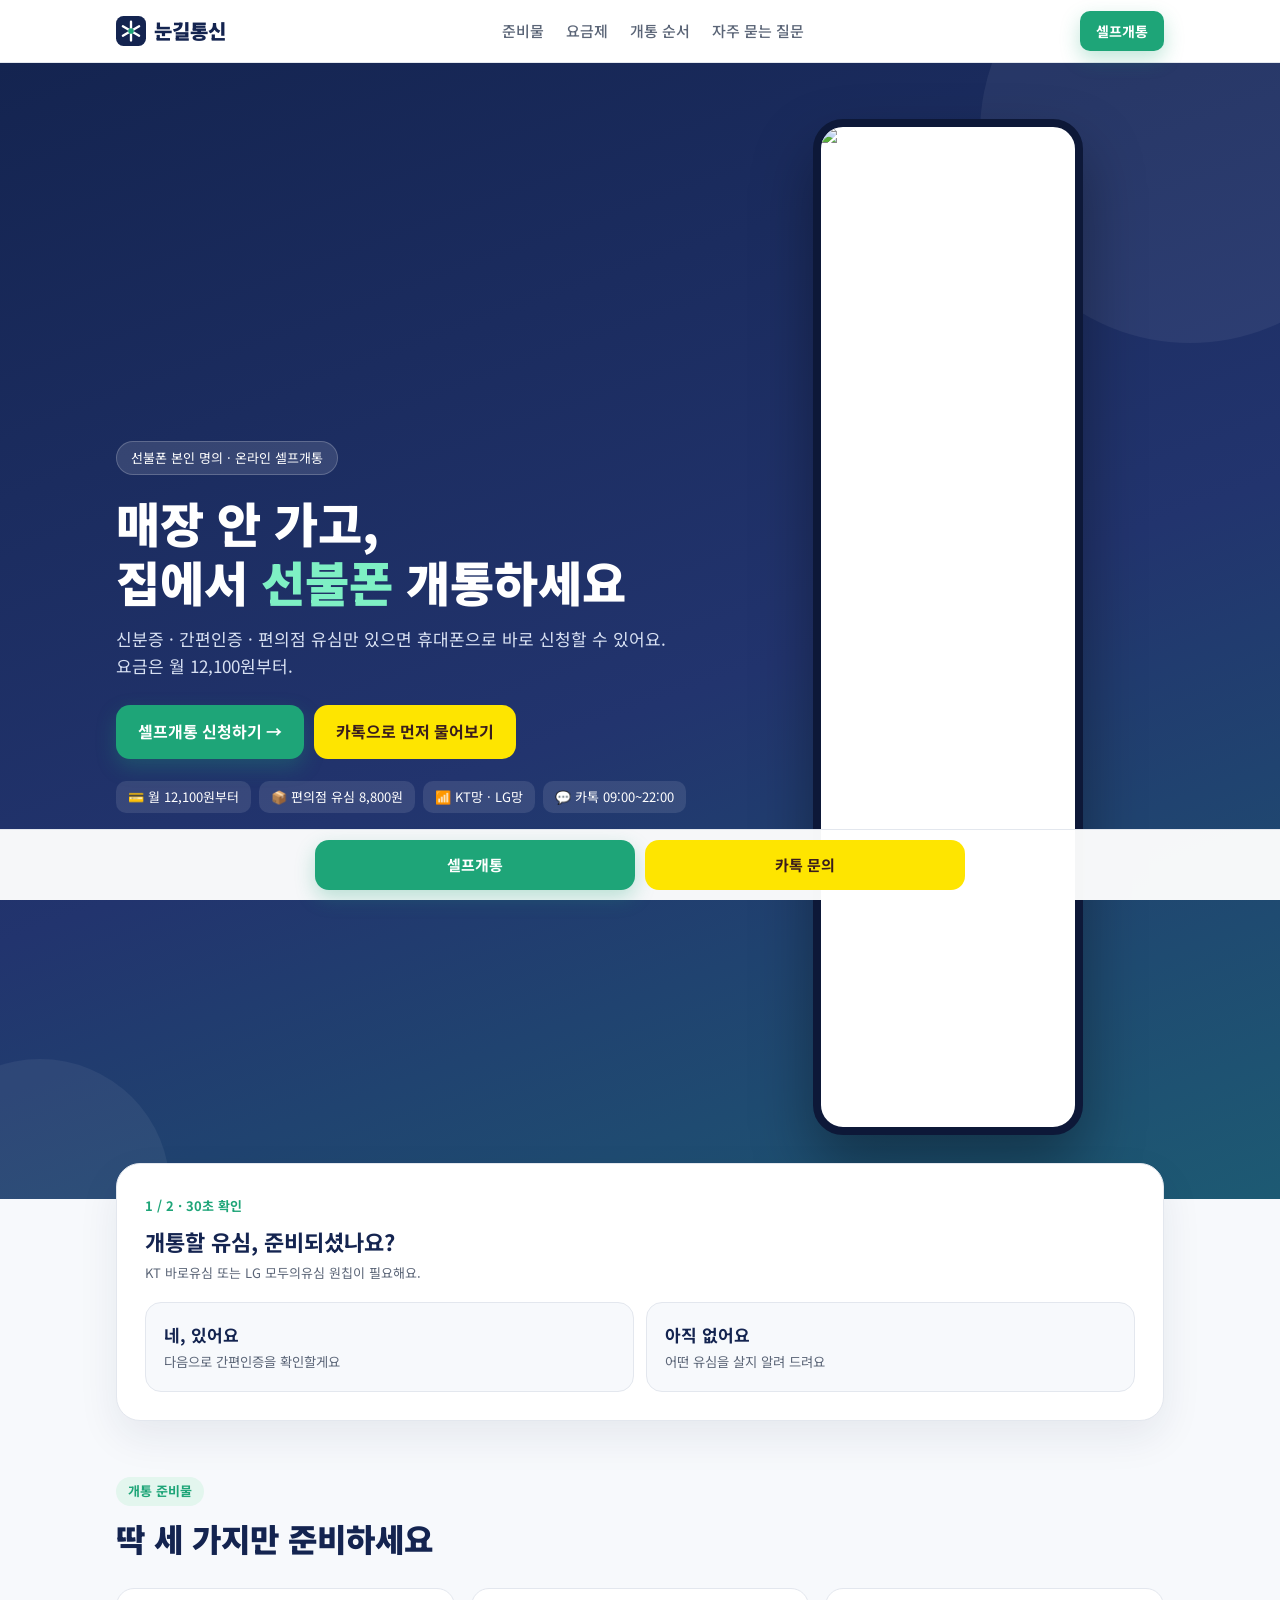
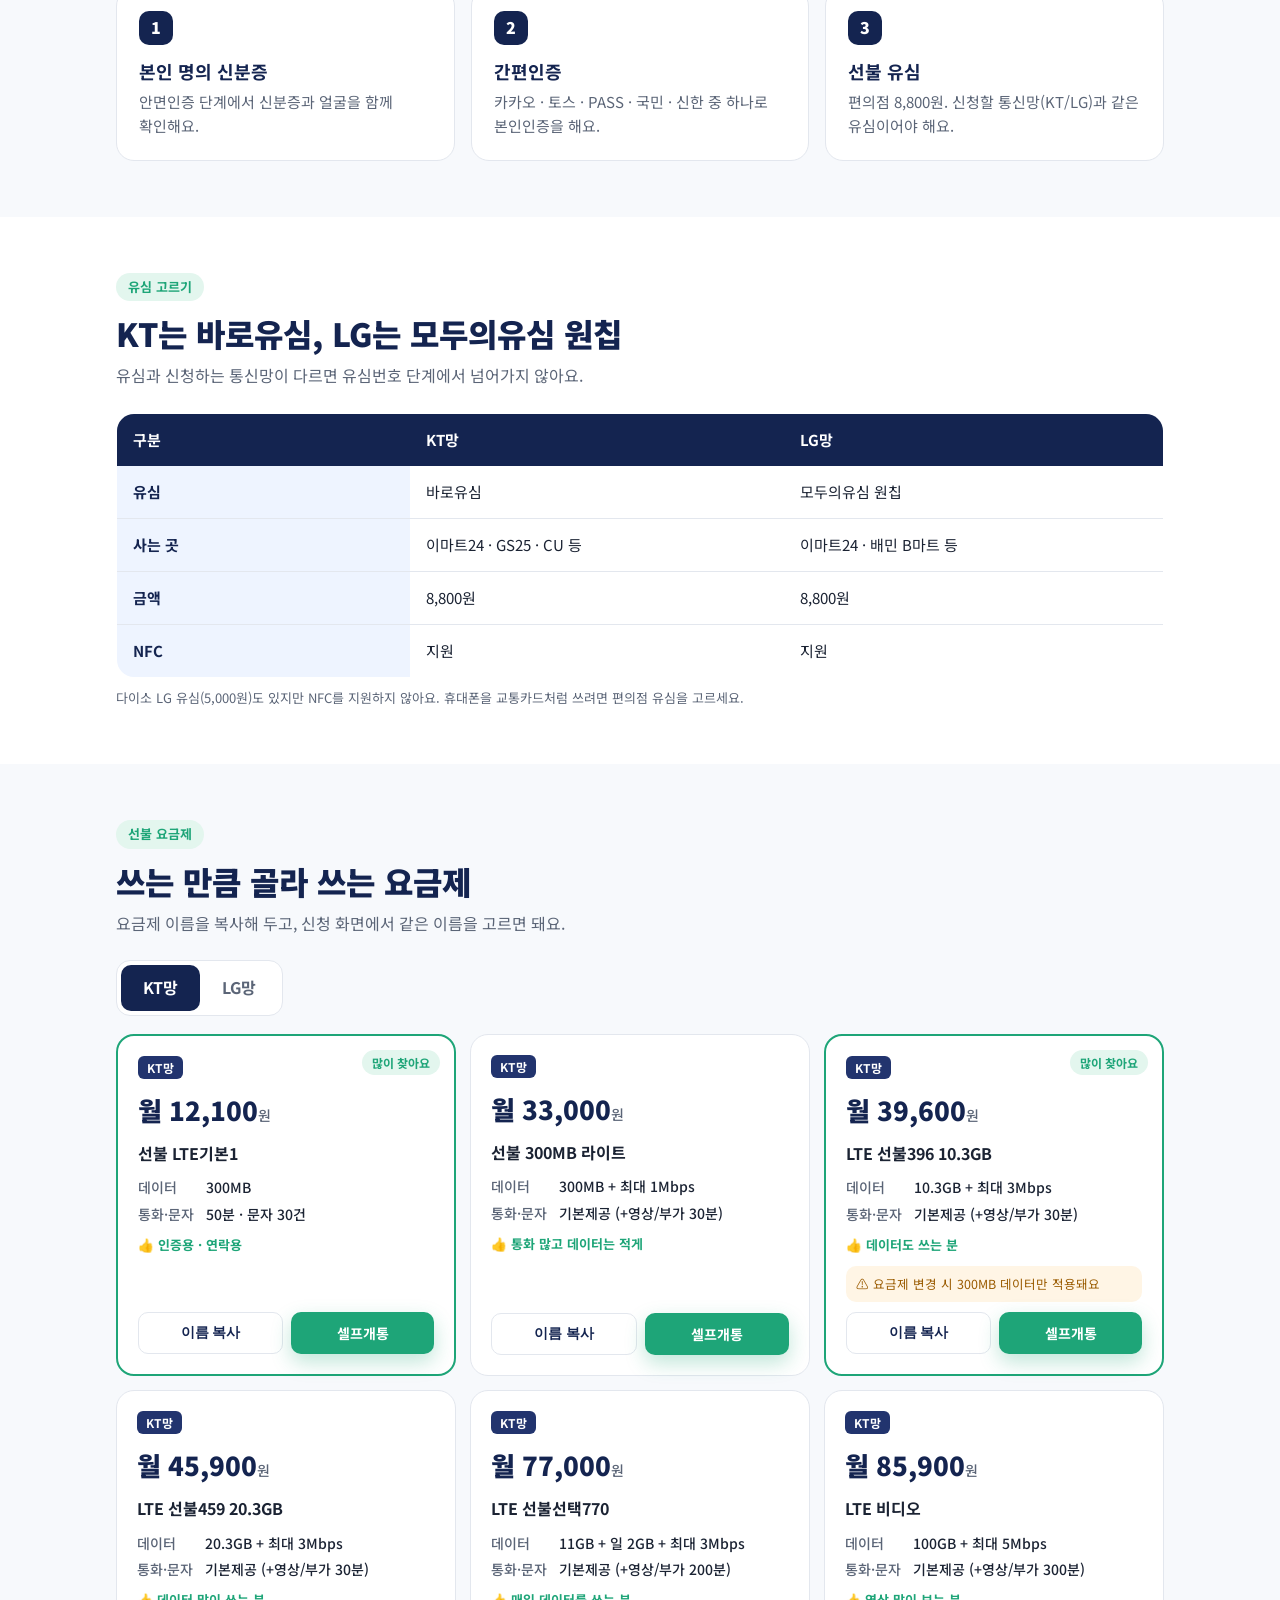
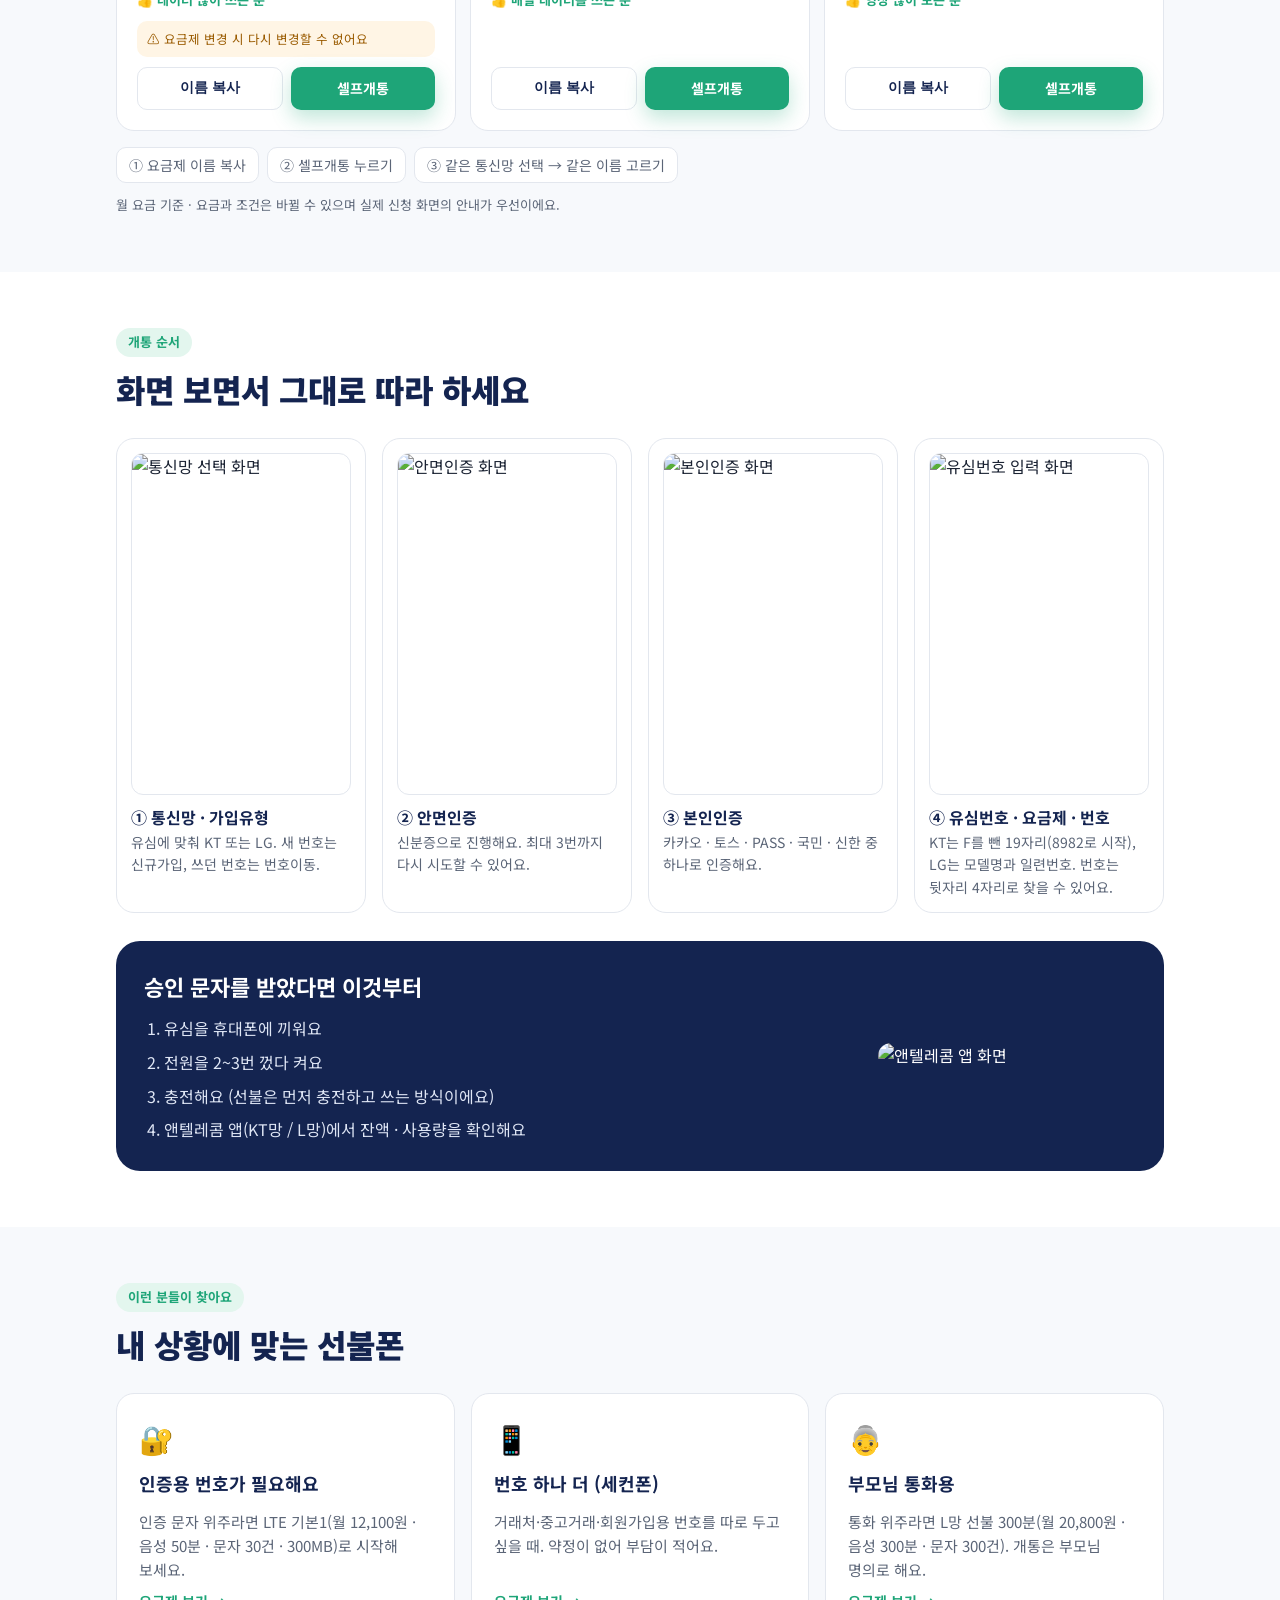
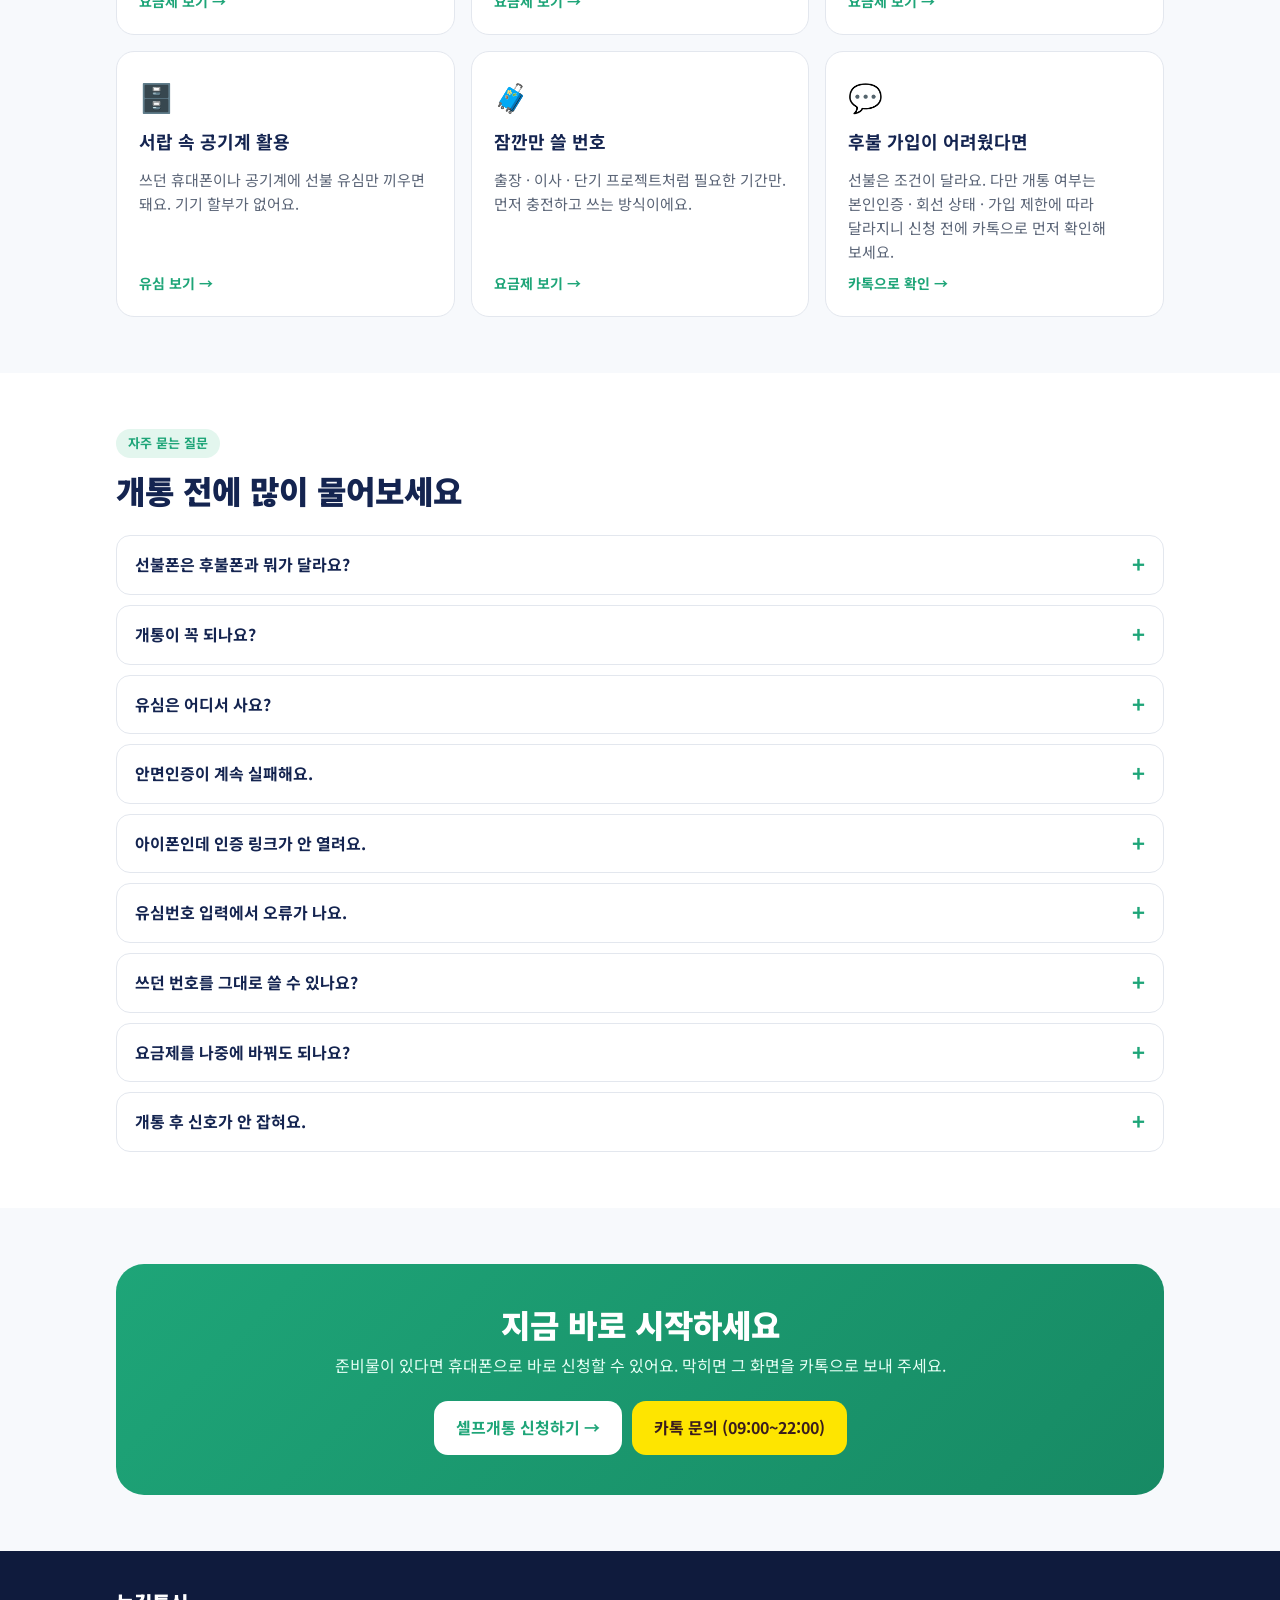
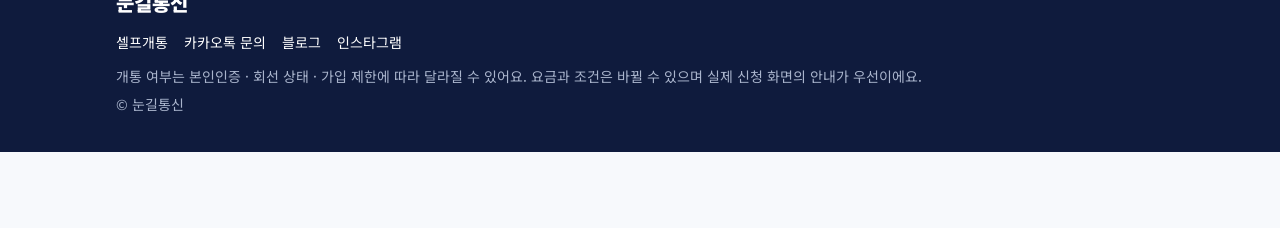
==== index.html @ 341accaf "Add files via upload" ====
<!doctype html>
<html lang="ko">
<head>
<meta charset="utf-8">
<meta name="viewport" content="width=device-width, initial-scale=1">
<title>눈길통신 | 선불폰 비대면 셀프개통 · 월 12,100원부터</title>
<meta name="description" content="선불폰 본인 명의 비대면 셀프개통 안내. 편의점 유심 8,800원, 월 12,100원부터. KT·LG 선불 요금제 비교, 개통 순서, 자주 묻는 질문을 한곳에서 확인하세요.">
<meta property="og:title" content="눈길통신 | 선불폰 비대면 셀프개통">
<meta property="og:description" content="유심·간편인증·신분증만 있으면 매장 방문 없이 온라인으로. 월 12,100원부터.">
<meta property="og:type" content="website">
<meta property="og:image" content="https://xn--wk0b85ew1t64n.com/img/og.png">
<meta property="og:url" content="https://xn--wk0b85ew1t64n.com/">
<link rel="canonical" href="https://xn--wk0b85ew1t64n.com/">
<link rel="icon" href="data:image/svg+xml,%3Csvg xmlns='http://www.w3.org/2000/svg' viewBox='0 0 64 64'%3E%3Crect width='64' height='64' rx='16' fill='%23142450'/%3E%3Cpath d='M32 12v40M14.7 22l34.6 20M14.7 42l34.6-20' stroke='%23fff' stroke-width='5' stroke-linecap='round'/%3E%3C/svg%3E">
<link rel="preconnect" href="https://fonts.googleapis.com">
<link href="https://fonts.googleapis.com/css2?family=Noto+Sans+KR:wght@400;500;700;900&display=swap" rel="stylesheet">
<style>
:root{
  --navy:#142450; --navy2:#22346e; --mint:#1ea578; --mint-l:#e3f6ee; --sky:#eef4ff;
  --ink:#1b2333; --sub:#5b6577; --line:#e3e7ee; --bg:#f7f9fc; --card:#fff;
  --kakao:#fee500; --warn:#fff5e5; --warn-ink:#9a5b00; --r:18px;
}
*{box-sizing:border-box;margin:0;padding:0}
html{scroll-behavior:smooth}
body{font-family:"Noto Sans KR",system-ui,-apple-system,"Malgun Gothic",sans-serif;color:var(--ink);background:var(--bg);line-height:1.6;word-break:keep-all;padding-bottom:76px}
a{color:inherit;text-decoration:none}
img{max-width:100%;display:block}
.wrap{max-width:1080px;margin:0 auto;padding:0 16px}
section{padding:56px 0}
.eyebrow{display:inline-block;font-size:13px;font-weight:700;color:var(--mint);background:var(--mint-l);padding:4px 12px;border-radius:99px;margin-bottom:12px}
h2{font-size:clamp(24px,4vw,32px);line-height:1.3;font-weight:900;color:var(--navy)}
.lead{color:var(--sub);margin-top:8px}
.btn{display:inline-flex;align-items:center;justify-content:center;gap:8px;font-weight:700;border-radius:14px;padding:14px 22px;font-size:16px;cursor:pointer;border:0;transition:transform .15s,box-shadow .15s}
.btn:hover{transform:translateY(-1px)}
.btn-main{background:var(--mint);color:#fff;box-shadow:0 8px 20px rgba(30,165,120,.28)}
.btn-kakao{background:var(--kakao);color:#3a1d1d}
.btn-line{background:#fff;color:var(--navy);border:1.5px solid var(--line)}
.note{font-size:13px;color:var(--sub)}

/* header */
header{position:sticky;top:0;z-index:20;background:rgba(255,255,255,.92);backdrop-filter:blur(8px);border-bottom:1px solid var(--line)}
.hd{display:flex;align-items:center;justify-content:space-between;height:62px}
.logo{display:flex;align-items:center;gap:8px;font-weight:900;font-size:20px;color:var(--navy)}
.logo svg{width:30px;height:30px}
nav.menu{display:flex;gap:22px;font-size:15px;font-weight:500;color:var(--sub)}
nav.menu a:hover{color:var(--navy)}
.hd .btn{padding:9px 16px;font-size:14px;border-radius:10px}
@media(max-width:820px){nav.menu{display:none}}

/* hero */
.hero{background:linear-gradient(160deg,#142450 0%,#22346e 55%,#1d5a73 100%);color:#fff;padding:56px 0 64px;position:relative;overflow:hidden}
.hero:before,.hero:after{content:"";position:absolute;border-radius:50%;background:rgba(255,255,255,.06)}
.hero:before{width:420px;height:420px;right:-120px;top:-140px}
.hero:after{width:260px;height:260px;left:-90px;bottom:-120px}
.hero-grid{display:grid;grid-template-columns:1.15fr .85fr;gap:32px;align-items:center;position:relative;z-index:1}
.hero .badge{display:inline-block;background:rgba(255,255,255,.12);border:1px solid rgba(255,255,255,.2);padding:6px 14px;border-radius:99px;font-size:13px;margin-bottom:18px}
.hero h1{font-size:clamp(30px,5.2vw,48px);line-height:1.22;font-weight:900}
.hero h1 em{font-style:normal;color:#7ef0c4}
.hero p.sub{margin-top:14px;font-size:17px;color:#d8e1f3}
.hero .cta{display:flex;flex-wrap:wrap;gap:10px;margin-top:26px}
.hero .facts{display:flex;flex-wrap:wrap;gap:8px;margin-top:22px}
.hero .facts span{font-size:13px;background:rgba(255,255,255,.1);padding:6px 12px;border-radius:10px}
.phone{justify-self:center;width:min(270px,100%);border-radius:30px;border:8px solid #0d1838;box-shadow:0 30px 60px rgba(0,0,0,.35);overflow:hidden;background:#fff}
@media(max-width:820px){.hero-grid{grid-template-columns:1fr}.phone{display:none}}

/* quick check */
.check{background:#fff;border:1px solid var(--line);border-radius:24px;padding:28px;margin-top:-36px;position:relative;z-index:2;box-shadow:0 16px 40px rgba(20,36,80,.08)}
.check .step{font-size:13px;font-weight:700;color:var(--mint)}
.check h3{font-size:22px;color:var(--navy);margin:6px 0 4px}
.choices{display:grid;grid-template-columns:1fr 1fr;gap:12px;margin-top:18px}
.choice{text-align:left;background:var(--bg);border:1.5px solid var(--line);border-radius:16px;padding:18px;cursor:pointer;font:inherit;color:inherit;transition:border-color .15s,background .15s}
.choice:hover{border-color:var(--mint);background:var(--mint-l)}
.choice b{display:block;font-size:17px;color:var(--navy)}
.choice small{color:var(--sub)}
.result{display:none;margin-top:18px;padding:18px;border-radius:16px;background:var(--mint-l)}
.result.show{display:block}
.result p{margin-bottom:12px}
.reset{margin-top:12px;background:none;border:0;color:var(--sub);text-decoration:underline;cursor:pointer;font:inherit;font-size:14px}
@media(max-width:560px){.choices{grid-template-columns:1fr}.check{padding:20px}}

/* cards */
.grid3{display:grid;grid-template-columns:repeat(3,1fr);gap:16px;margin-top:28px}
.grid2{display:grid;grid-template-columns:repeat(2,1fr);gap:16px;margin-top:28px}
@media(max-width:820px){.grid3{grid-template-columns:1fr}.grid2{grid-template-columns:1fr}}
.card{background:var(--card);border:1px solid var(--line);border-radius:var(--r);padding:22px}
.num{width:34px;height:34px;border-radius:10px;background:var(--navy);color:#fff;display:grid;place-items:center;font-weight:900;margin-bottom:12px}
.card h3{font-size:18px;color:var(--navy);margin-bottom:4px}
.card p{color:var(--sub);font-size:15px}

/* table */
.tbl{width:100%;border-collapse:collapse;margin-top:24px;background:#fff;border-radius:var(--r);overflow:hidden;border:1px solid var(--line)}
.tbl th,.tbl td{padding:14px 16px;border-bottom:1px solid var(--line);text-align:left;font-size:15px}
.tbl thead th{background:var(--navy);color:#fff;font-weight:700}
.tbl tbody th{background:var(--sky);color:var(--navy);width:28%}
.tbl tr:last-child td,.tbl tr:last-child th{border-bottom:0}

/* plans */
.tabs{display:inline-flex;background:#fff;border:1px solid var(--line);border-radius:14px;padding:4px;margin-top:24px}
.tab{border:0;background:none;padding:10px 22px;border-radius:10px;font:inherit;font-weight:700;color:var(--sub);cursor:pointer}
.tab.on{background:var(--navy);color:#fff}
.plans{display:grid;grid-template-columns:repeat(3,1fr);gap:14px;margin-top:18px}
@media(max-width:900px){.plans{grid-template-columns:repeat(2,1fr)}}
@media(max-width:560px){.plans{grid-template-columns:1fr}}
.plan{background:#fff;border:1px solid var(--line);border-radius:var(--r);padding:20px;display:flex;flex-direction:column;gap:10px;position:relative}
.plan.pick{border:2px solid var(--mint)}
.plan .tag{position:absolute;top:14px;right:14px;font-size:12px;font-weight:700;background:var(--mint-l);color:var(--mint);padding:3px 10px;border-radius:99px}
.plan .net{font-size:12px;font-weight:700;color:#fff;background:var(--navy2);align-self:flex-start;padding:2px 9px;border-radius:6px}
.plan .price{font-size:26px;font-weight:900;color:var(--navy)}
.plan .price small{font-size:14px;font-weight:500;color:var(--sub)}
.plan .name{font-weight:700}
.plan dl{display:grid;grid-template-columns:auto 1fr;gap:4px 12px;font-size:14px;color:var(--sub)}
.plan dt{font-weight:500}
.plan dd{color:var(--ink);font-weight:500}
.plan .for{font-size:13px;color:var(--mint);font-weight:700}
.plan .warn{font-size:12.5px;background:var(--warn);color:var(--warn-ink);padding:8px 10px;border-radius:10px}
.plan .row{display:flex;gap:8px;margin-top:auto}
.plan .row .btn{flex:1;padding:10px;font-size:14px;border-radius:10px}
.howto{display:flex;flex-wrap:wrap;gap:8px;margin-top:16px;font-size:14px;color:var(--sub)}
.howto span{background:#fff;border:1px solid var(--line);padding:6px 12px;border-radius:10px}

/* steps with screenshots */
.shots{display:grid;grid-template-columns:repeat(4,1fr);gap:16px;margin-top:28px}
@media(max-width:900px){.shots{grid-template-columns:repeat(2,1fr)}}
.shot{background:#fff;border:1px solid var(--line);border-radius:var(--r);padding:14px}
.shot img{border-radius:12px;border:1px solid var(--line);aspect-ratio:9/14;object-fit:cover;object-position:top;width:100%}
.shot b{display:block;margin-top:10px;color:var(--navy)}
.shot p{font-size:14px;color:var(--sub)}

/* after */
.after{background:var(--navy);color:#fff;border-radius:24px;padding:28px;display:grid;grid-template-columns:1.2fr .8fr;gap:24px;align-items:center;margin-top:28px}
.after h3{font-size:22px;margin-bottom:12px}
.after ol{padding-left:20px;display:grid;gap:8px;color:#dfe6f5}
.after img{border-radius:16px;max-height:300px;justify-self:center}
@media(max-width:820px){.after{grid-template-columns:1fr}}

/* situations */
.sit{display:flex;flex-direction:column;gap:8px}
.sit .ico{font-size:28px}
.sit a{margin-top:auto;font-weight:700;color:var(--mint);font-size:14px}

/* faq */
.faq{margin-top:24px;display:grid;gap:10px}
details{background:#fff;border:1px solid var(--line);border-radius:14px;padding:0 18px}
summary{cursor:pointer;list-style:none;padding:16px 0;font-weight:700;color:var(--navy);display:flex;justify-content:space-between;gap:12px}
summary::-webkit-details-marker{display:none}
summary:after{content:"+";font-size:22px;line-height:1;color:var(--mint)}
details[open] summary:after{content:"−"}
details p{padding:0 0 16px;color:var(--sub)}

/* final cta */
.final{background:linear-gradient(135deg,#1ea578,#178a64);color:#fff;border-radius:28px;padding:40px 28px;text-align:center}
.final h2{color:#fff}
.final p{color:#e6fff5;margin-top:8px}
.final .cta{display:flex;flex-wrap:wrap;gap:10px;justify-content:center;margin-top:22px}
.final .btn-main{background:#fff;color:var(--mint);box-shadow:none}

footer{background:#0f1b3d;color:#a9b4cc;padding:36px 0;font-size:14px}
footer .links{display:flex;flex-wrap:wrap;gap:16px;margin:12px 0}
footer a{color:#fff}

/* bottom bar */
.bar{position:fixed;left:0;right:0;bottom:0;z-index:30;background:rgba(255,255,255,.96);border-top:1px solid var(--line);padding:10px 16px;display:flex;gap:10px;justify-content:center}
.bar .btn{flex:1;max-width:320px;padding:13px;font-size:15px}
.toast{position:fixed;left:50%;bottom:90px;transform:translateX(-50%) translateY(20px);background:var(--navy);color:#fff;padding:10px 18px;border-radius:12px;font-size:14px;opacity:0;transition:.25s;z-index:40;pointer-events:none}
.toast.show{opacity:1;transform:translateX(-50%)}
</style>
</head>
<body>

<header>
  <div class="wrap hd">
    <a href="#" class="logo" aria-label="눈길통신 홈">
      <svg viewBox="0 0 64 64" aria-hidden="true"><rect width="64" height="64" rx="16" fill="#142450"/><path d="M32 12v40M14.7 22l34.6 20M14.7 42l34.6-20" stroke="#fff" stroke-width="5" stroke-linecap="round"/><circle cx="32" cy="32" r="6" fill="#1ea578"/></svg>
      눈길통신
    </a>
    <nav class="menu">
      <a href="#ready">준비물</a>
      <a href="#plans">요금제</a>
      <a href="#steps">개통 순서</a>
      <a href="#faq">자주 묻는 질문</a>
    </nav>
    <a class="btn btn-main" href="https://www.n-telecom.co.kr/snsrlf/view/open/selfopen_explain.aspx" target="_blank" rel="noopener">셀프개통</a>
  </div>
</header>

<section class="hero">
  <div class="wrap hero-grid">
    <div>
      <span class="badge">선불폰 본인 명의 · 온라인 셀프개통</span>
      <h1>매장 안 가고,<br>집에서 <em>선불폰</em> 개통하세요</h1>
      <p class="sub">신분증 · 간편인증 · 편의점 유심만 있으면 휴대폰으로 바로 신청할 수 있어요. 요금은 월 12,100원부터.</p>
      <div class="cta">
        <a class="btn btn-main" href="https://www.n-telecom.co.kr/snsrlf/view/open/selfopen_explain.aspx" target="_blank" rel="noopener">셀프개통 신청하기 →</a>
        <a class="btn btn-kakao" href="https://pf.kakao.com/_bYuxiX/chat" target="_blank" rel="noopener">카톡으로 먼저 물어보기</a>
      </div>
      <div class="facts">
        <span>💳 월 12,100원부터</span><span>📦 편의점 유심 8,800원</span><span>📶 KT망 · LG망</span><span>💬 카톡 09:00~22:00</span>
      </div>
    </div>
    <div class="phone"><img src="img/step2.webp" alt="셀프개통 첫 화면 - KT/LG 선택" width="482" height="1000"></div>
  </div>
</section>

<div class="wrap">
  <div class="check" id="check" aria-live="polite">
    <div id="q1">
      <span class="step">1 / 2 · 30초 확인</span>
      <h3>개통할 유심, 준비되셨나요?</h3>
      <p class="note">KT 바로유심 또는 LG 모두의유심 원칩이 필요해요.</p>
      <div class="choices">
        <button class="choice" data-go="q2"><b>네, 있어요</b><small>다음으로 간편인증을 확인할게요</small></button>
        <button class="choice" data-go="r-usim"><b>아직 없어요</b><small>어떤 유심을 살지 알려 드려요</small></button>
      </div>
    </div>
    <div id="q2" hidden>
      <span class="step">2 / 2</span>
      <h3>휴대폰에서 간편인증이 되나요?</h3>
      <p class="note">카카오 · 토스 · PASS · 국민 · 신한 중 하나면 돼요.</p>
      <div class="choices">
        <button class="choice" data-go="r-ok"><b>네, 돼요</b><small>바로 신청할 수 있어요</small></button>
        <button class="choice" data-go="r-ask"><b>잘 모르겠어요</b><small>카톡으로 먼저 확인해요</small></button>
      </div>
    </div>
    <div class="result" id="r-ok">
      <p><b>준비 끝!</b> 아래 버튼으로 셀프개통을 시작하세요. 진행 중 막히면 그 화면을 카톡으로 보내 주세요.</p>
      <a class="btn btn-main" href="https://www.n-telecom.co.kr/snsrlf/view/open/selfopen_explain.aspx" target="_blank" rel="noopener">셀프개통 신청하기 →</a>
    </div>
    <div class="result" id="r-usim">
      <p><b>유심부터 준비해요.</b> 편의점에서 8,800원이에요. KT로 할지 LG로 할지 먼저 정하고, 같은 통신망 유심을 사세요.</p>
      <a class="btn btn-line" href="#usim">유심 고르는 법 보기</a>
    </div>
    <div class="result" id="r-ask">
      <p><b>간편인증이 안 되면 셀프개통이 어려울 수 있어요.</b> 신청 전에 카톡으로 상황을 알려 주시면 먼저 확인해 드려요.</p>
      <a class="btn btn-kakao" href="https://pf.kakao.com/_bYuxiX/chat" target="_blank" rel="noopener">카톡으로 물어보기</a>
    </div>
    <button class="reset" id="reset" hidden>처음부터 다시</button>
  </div>
</div>

<section id="ready">
  <div class="wrap">
    <span class="eyebrow">개통 준비물</span>
    <h2>딱 세 가지만 준비하세요</h2>
    <div class="grid3">
      <div class="card"><div class="num">1</div><h3>본인 명의 신분증</h3><p>안면인증 단계에서 신분증과 얼굴을 함께 확인해요.</p></div>
      <div class="card"><div class="num">2</div><h3>간편인증</h3><p>카카오 · 토스 · PASS · 국민 · 신한 중 하나로 본인인증을 해요.</p></div>
      <div class="card"><div class="num">3</div><h3>선불 유심</h3><p>편의점 8,800원. 신청할 통신망(KT/LG)과 같은 유심이어야 해요.</p></div>
    </div>
  </div>
</section>

<section id="usim" style="background:#fff">
  <div class="wrap">
    <span class="eyebrow">유심 고르기</span>
    <h2>KT는 바로유심, LG는 모두의유심 원칩</h2>
    <p class="lead">유심과 신청하는 통신망이 다르면 유심번호 단계에서 넘어가지 않아요.</p>
    <table class="tbl">
      <thead><tr><th>구분</th><th>KT망</th><th>LG망</th></tr></thead>
      <tbody>
        <tr><th>유심</th><td>바로유심</td><td>모두의유심 원칩</td></tr>
        <tr><th>사는 곳</th><td>이마트24 · GS25 · CU 등</td><td>이마트24 · 배민 B마트 등</td></tr>
        <tr><th>금액</th><td>8,800원</td><td>8,800원</td></tr>
        <tr><th>NFC</th><td>지원</td><td>지원</td></tr>
      </tbody>
    </table>
    <p class="note" style="margin-top:10px">다이소 LG 유심(5,000원)도 있지만 NFC를 지원하지 않아요. 휴대폰을 교통카드처럼 쓰려면 편의점 유심을 고르세요.</p>
  </div>
</section>

<section id="plans">
  <div class="wrap">
    <span class="eyebrow">선불 요금제</span>
    <h2>쓰는 만큼 골라 쓰는 요금제</h2>
    <p class="lead">요금제 이름을 복사해 두고, 신청 화면에서 같은 이름을 고르면 돼요.</p>
    <div class="tabs" role="tablist">
      <button class="tab on" data-net="kt" role="tab">KT망</button>
      <button class="tab" data-net="lg" role="tab">LG망</button>
    </div>
    <div class="plans" id="plan-list"></div>
    <div class="howto"><span>① 요금제 이름 복사</span><span>② 셀프개통 누르기</span><span>③ 같은 통신망 선택 → 같은 이름 고르기</span></div>
    <p class="note" style="margin-top:12px">월 요금 기준 · 요금과 조건은 바뀔 수 있으며 실제 신청 화면의 안내가 우선이에요.</p>
  </div>
</section>

<section id="steps" style="background:#fff">
  <div class="wrap">
    <span class="eyebrow">개통 순서</span>
    <h2>화면 보면서 그대로 따라 하세요</h2>
    <div class="shots">
      <div class="shot"><img src="img/step2.webp" alt="통신망 선택 화면" loading="lazy"><b>① 통신망 · 가입유형</b><p>유심에 맞춰 KT 또는 LG. 새 번호는 신규가입, 쓰던 번호는 번호이동.</p></div>
      <div class="shot"><img src="img/step3.webp" alt="안면인증 화면" loading="lazy"><b>② 안면인증</b><p>신분증으로 진행해요. 최대 3번까지 다시 시도할 수 있어요.</p></div>
      <div class="shot"><img src="img/step4.webp" alt="본인인증 화면" loading="lazy"><b>③ 본인인증</b><p>카카오 · 토스 · PASS · 국민 · 신한 중 하나로 인증해요.</p></div>
      <div class="shot"><img src="img/step5.webp" alt="유심번호 입력 화면" loading="lazy"><b>④ 유심번호 · 요금제 · 번호</b><p>KT는 F를 뺀 19자리(8982로 시작), LG는 모델명과 일련번호. 번호는 뒷자리 4자리로 찾을 수 있어요.</p></div>
    </div>
    <div class="after">
      <div>
        <h3>승인 문자를 받았다면 이것부터</h3>
        <ol>
          <li>유심을 휴대폰에 끼워요</li>
          <li>전원을 2~3번 껐다 켜요</li>
          <li>충전해요 (선불은 먼저 충전하고 쓰는 방식이에요)</li>
          <li>앤텔레콤 앱(KT망 / L망)에서 잔액 · 사용량을 확인해요</li>
        </ol>
      </div>
      <img src="img/app.webp" alt="앤텔레콤 앱 화면" loading="lazy">
    </div>
  </div>
</section>

<section id="cases">
  <div class="wrap">
    <span class="eyebrow">이런 분들이 찾아요</span>
    <h2>내 상황에 맞는 선불폰</h2>
    <div class="grid3">
      <div class="card sit"><span class="ico">🔐</span><h3>인증용 번호가 필요해요</h3><p>인증 문자 위주라면 LTE 기본1(월 12,100원 · 음성 50분 · 문자 30건 · 300MB)로 시작해 보세요.</p><a href="#plans">요금제 보기 →</a></div>
      <div class="card sit"><span class="ico">📱</span><h3>번호 하나 더 (세컨폰)</h3><p>거래처·중고거래·회원가입용 번호를 따로 두고 싶을 때. 약정이 없어 부담이 적어요.</p><a href="#plans">요금제 보기 →</a></div>
      <div class="card sit"><span class="ico">👵</span><h3>부모님 통화용</h3><p>통화 위주라면 L망 선불 300분(월 20,800원 · 음성 300분 · 문자 300건). 개통은 부모님 명의로 해요.</p><a href="#plans">요금제 보기 →</a></div>
      <div class="card sit"><span class="ico">🗄️</span><h3>서랍 속 공기계 활용</h3><p>쓰던 휴대폰이나 공기계에 선불 유심만 끼우면 돼요. 기기 할부가 없어요.</p><a href="#usim">유심 보기 →</a></div>
      <div class="card sit"><span class="ico">🧳</span><h3>잠깐만 쓸 번호</h3><p>출장 · 이사 · 단기 프로젝트처럼 필요한 기간만. 먼저 충전하고 쓰는 방식이에요.</p><a href="#plans">요금제 보기 →</a></div>
      <div class="card sit"><span class="ico">💬</span><h3>후불 가입이 어려웠다면</h3><p>선불은 조건이 달라요. 다만 개통 여부는 본인인증 · 회선 상태 · 가입 제한에 따라 달라지니 신청 전에 카톡으로 먼저 확인해 보세요.</p><a href="https://pf.kakao.com/_bYuxiX/chat" target="_blank" rel="noopener">카톡으로 확인 →</a></div>
    </div>
  </div>
</section>

<section id="faq" style="background:#fff">
  <div class="wrap">
    <span class="eyebrow">자주 묻는 질문</span>
    <h2>개통 전에 많이 물어보세요</h2>
    <div class="faq">
      <details><summary>선불폰은 후불폰과 뭐가 달라요?</summary><p>후불은 먼저 쓰고 다음 달에 내고, 선불은 먼저 충전하고 쓰는 방식이에요. 약정과 기기 할부가 없어요. 선불도 본인 명의로 개통해요.</p></details>
      <details><summary>개통이 꼭 되나요?</summary><p>개통 여부는 본인인증, 회선 상태, 가입 제한 여부에 따라 달라질 수 있어요. 걱정되면 신청 전에 카톡으로 상황을 알려 주세요. 먼저 확인해 드려요.</p></details>
      <details><summary>유심은 어디서 사요?</summary><p>KT 바로유심은 이마트24 · GS25 · CU 등, LG 모두의유심 원칩은 이마트24 · 배민 B마트 등에서 8,800원이에요.</p></details>
      <details><summary>안면인증이 계속 실패해요.</summary><p>최대 3번까지 다시 시도할 수 있어요. 현재 안정화 기간이라 실패해도 개통이 가능하다고 안내되고 있어요. 외국인은 안면인증을 진행하지 않아요.</p></details>
      <details><summary>아이폰인데 인증 링크가 안 열려요.</summary><p>안면인증 링크에서 '탭하여 미리보기' 대신 URL을 눌러 열어 주세요.</p></details>
      <details><summary>유심번호 입력에서 오류가 나요.</summary><p>KT는 F를 뺀 19자리(8982로 시작), LG는 모델명과 일련번호를 넣어요. 그래도 안 되면 고른 통신망과 유심이 같은지 확인해 주세요.</p></details>
      <details><summary>쓰던 번호를 그대로 쓸 수 있나요?</summary><p>가입유형에서 번호이동을 고르면 돼요. 기존 번호의 상태에 따라 제한될 수 있어요.</p></details>
      <details><summary>요금제를 나중에 바꿔도 되나요?</summary><p>바꿀 수 있지만 조건이 있는 요금제가 있어요. LTE 선불396은 변경하면 300MB(LG는 300M)만 적용되고, KT LTE 선불459는 변경하면 다시 변경할 수 없어요.</p></details>
      <details><summary>개통 후 신호가 안 잡혀요.</summary><p>전원을 2~3번 껐다 켜 주세요. 충전했는지, 유심과 신청한 통신망이 같은지도 확인해 주세요.</p></details>
    </div>
  </div>
</section>

<section>
  <div class="wrap">
    <div class="final">
      <h2>지금 바로 시작하세요</h2>
      <p>준비물이 있다면 휴대폰으로 바로 신청할 수 있어요. 막히면 그 화면을 카톡으로 보내 주세요.</p>
      <div class="cta">
        <a class="btn btn-main" href="https://www.n-telecom.co.kr/snsrlf/view/open/selfopen_explain.aspx" target="_blank" rel="noopener">셀프개통 신청하기 →</a>
        <a class="btn btn-kakao" href="https://pf.kakao.com/_bYuxiX/chat" target="_blank" rel="noopener">카톡 문의 (09:00~22:00)</a>
      </div>
    </div>
  </div>
</section>

<footer>
  <div class="wrap">
    <div class="logo" style="color:#fff">눈길통신</div>
    <div class="links">
      <a href="https://www.n-telecom.co.kr/snsrlf/view/open/selfopen_explain.aspx" target="_blank" rel="noopener">셀프개통</a>
      <a href="https://pf.kakao.com/_bYuxiX/chat" target="_blank" rel="noopener">카카오톡 문의</a>
      <a href="https://blog.naver.com/dream-0625" target="_blank" rel="noopener">블로그</a>
      <a href="https://www.instagram.com/snsrlf_mango/" target="_blank" rel="noopener">인스타그램</a>
    </div>
    <p>개통 여부는 본인인증 · 회선 상태 · 가입 제한에 따라 달라질 수 있어요. 요금과 조건은 바뀔 수 있으며 실제 신청 화면의 안내가 우선이에요.</p>
    <p style="margin-top:6px">© 눈길통신</p>
  </div>
</footer>

<div class="bar">
  <a class="btn btn-main" href="https://www.n-telecom.co.kr/snsrlf/view/open/selfopen_explain.aspx" target="_blank" rel="noopener">셀프개통</a>
  <a class="btn btn-kakao" href="https://pf.kakao.com/_bYuxiX/chat" target="_blank" rel="noopener">카톡 문의</a>
</div>
<div class="toast" id="toast"></div>

<script>
const SITE="https://www.n-telecom.co.kr/snsrlf/view/open/selfopen_explain.aspx";
const PLANS={
  kt:[
    {name:"선불 LTE기본1",price:"12,100",data:"300MB",voice:"50분 · 문자 30건",for:"인증용 · 연락용",pick:true},
    {name:"선불 300MB 라이트",price:"33,000",data:"300MB + 최대 1Mbps",voice:"기본제공 (+영상/부가 30분)",for:"통화 많고 데이터는 적게"},
    {name:"LTE 선불396 10.3GB",price:"39,600",data:"10.3GB + 최대 3Mbps",voice:"기본제공 (+영상/부가 30분)",for:"데이터도 쓰는 분",warn:"요금제 변경 시 300MB 데이터만 적용돼요",pick:true},
    {name:"LTE 선불459 20.3GB",price:"45,900",data:"20.3GB + 최대 3Mbps",voice:"기본제공 (+영상/부가 30분)",for:"데이터 많이 쓰는 분",warn:"요금제 변경 시 다시 변경할 수 없어요"},
    {name:"LTE 선불선택770",price:"77,000",data:"11GB + 일 2GB + 최대 3Mbps",voice:"기본제공 (+영상/부가 200분)",for:"매일 데이터를 쓰는 분"},
    {name:"LTE 비디오",price:"85,900",data:"100GB + 최대 5Mbps",voice:"기본제공 (+영상/부가 300분)",for:"영상 많이 보는 분"}
  ],
  lg:[
    {name:"L망 선불 기본1",price:"12,100",data:"300MB",voice:"50분 · 문자 30건",for:"인증용 · 연락용",pick:true},
    {name:"L망 선불 데이터 2.5GB",price:"17,000",data:"2.5GB",voice:"100분 · 문자 50건",for:"카톡 · 검색 정도"},
    {name:"L망 선불 300분",price:"20,800",data:"300MB (최대 400Kbps)",voice:"300분 · 문자 300건",for:"통화 위주 · 부모님",pick:true},
    {name:"L망 선불 300M 라이트",price:"33,000",data:"300MB + 최대 1Mbps",voice:"기본제공 (+영상/부가 50분)",for:"통화 많고 데이터는 적게"},
    {name:"L망 선불396 10.3GB",price:"39,600",data:"10.3GB + 최대 3Mbps",voice:"기본제공 (+영상/부가 50분)",for:"데이터도 쓰는 분",warn:"요금제 변경 시 300M만 적용돼요"},
    {name:"L망 5G 선불 20GB+",price:"46,400",data:"20GB + 최대 3Mbps",voice:"기본제공 (+영상/부가 50분)",for:"데이터 많이 쓰는 분"}
  ]
};
const list=document.getElementById("plan-list");
function esc(s){return s.replace(/[&<>"]/g,c=>({"&":"&amp;","<":"&lt;",">":"&gt;",'"':"&quot;"}[c]));}
function render(net){
  list.innerHTML=PLANS[net].map(p=>`
    <div class="plan${p.pick?" pick":""}">
      ${p.pick?'<span class="tag">많이 찾아요</span>':""}
      <span class="net">${net==="kt"?"KT망":"LG망"}</span>
      <div class="price">월 ${p.price}<small>원</small></div>
      <div class="name">${esc(p.name)}</div>
      <dl><dt>데이터</dt><dd>${p.data}</dd><dt>통화·문자</dt><dd>${p.voice}</dd></dl>
      <div class="for">👍 ${p.for}</div>
      ${p.warn?`<div class="warn">⚠ ${p.warn}</div>`:""}
      <div class="row">
        <button class="btn btn-line copy" data-name="${esc(p.name)}">이름 복사</button>
        <a class="btn btn-main" href="${SITE}" target="_blank" rel="noopener">셀프개통</a>
      </div>
    </div>`).join("");
}
render("kt");
document.querySelectorAll(".tab").forEach(t=>t.addEventListener("click",()=>{
  document.querySelectorAll(".tab").forEach(x=>x.classList.toggle("on",x===t));
  render(t.dataset.net);
}));
const toast=document.getElementById("toast");
function showToast(msg){toast.textContent=msg;toast.classList.add("show");clearTimeout(showToast.t);showToast.t=setTimeout(()=>toast.classList.remove("show"),1800);}
list.addEventListener("click",async e=>{
  const b=e.target.closest(".copy");if(!b)return;
  const name=b.dataset.name;
  try{await navigator.clipboard.writeText(name);showToast(`"${name}" 복사했어요`);}
  catch{showToast(name);}
});
// quick check
const check=document.getElementById("check"),resetBtn=document.getElementById("reset");
check.addEventListener("click",e=>{
  const c=e.target.closest(".choice");if(!c)return;
  const go=c.dataset.go;
  document.getElementById("q1").hidden=true;document.getElementById("q2").hidden=true;
  if(go==="q2"){document.getElementById("q2").hidden=false;}
  else{document.getElementById(go).classList.add("show");}
  resetBtn.hidden=false;
});
resetBtn.addEventListener("click",()=>{
  document.querySelectorAll(".result").forEach(r=>r.classList.remove("show"));
  document.getElementById("q2").hidden=true;document.getElementById("q1").hidden=false;resetBtn.hidden=true;
});
</script>
<script type="application/ld+json">
{"@context":"https://schema.org","@type":"FAQPage","mainEntity":[
{"@type":"Question","name":"선불폰은 후불폰과 뭐가 달라요?","acceptedAnswer":{"@type":"Answer","text":"선불은 먼저 충전하고 쓰는 방식이라 약정과 기기 할부가 없어요. 본인 명의로 개통해요."}},
{"@type":"Question","name":"유심은 어디서 사요?","acceptedAnswer":{"@type":"Answer","text":"KT 바로유심은 이마트24·GS25·CU 등, LG 모두의유심 원칩은 이마트24·배민 B마트 등에서 8,800원이에요."}},
{"@type":"Question","name":"유심번호 입력에서 오류가 나요.","acceptedAnswer":{"@type":"Answer","text":"KT는 F를 뺀 19자리(8982로 시작), LG는 모델명과 일련번호를 넣어요. 고른 통신망과 유심이 같은지도 확인해 주세요."}}
]}
</script>
</body>
</html>
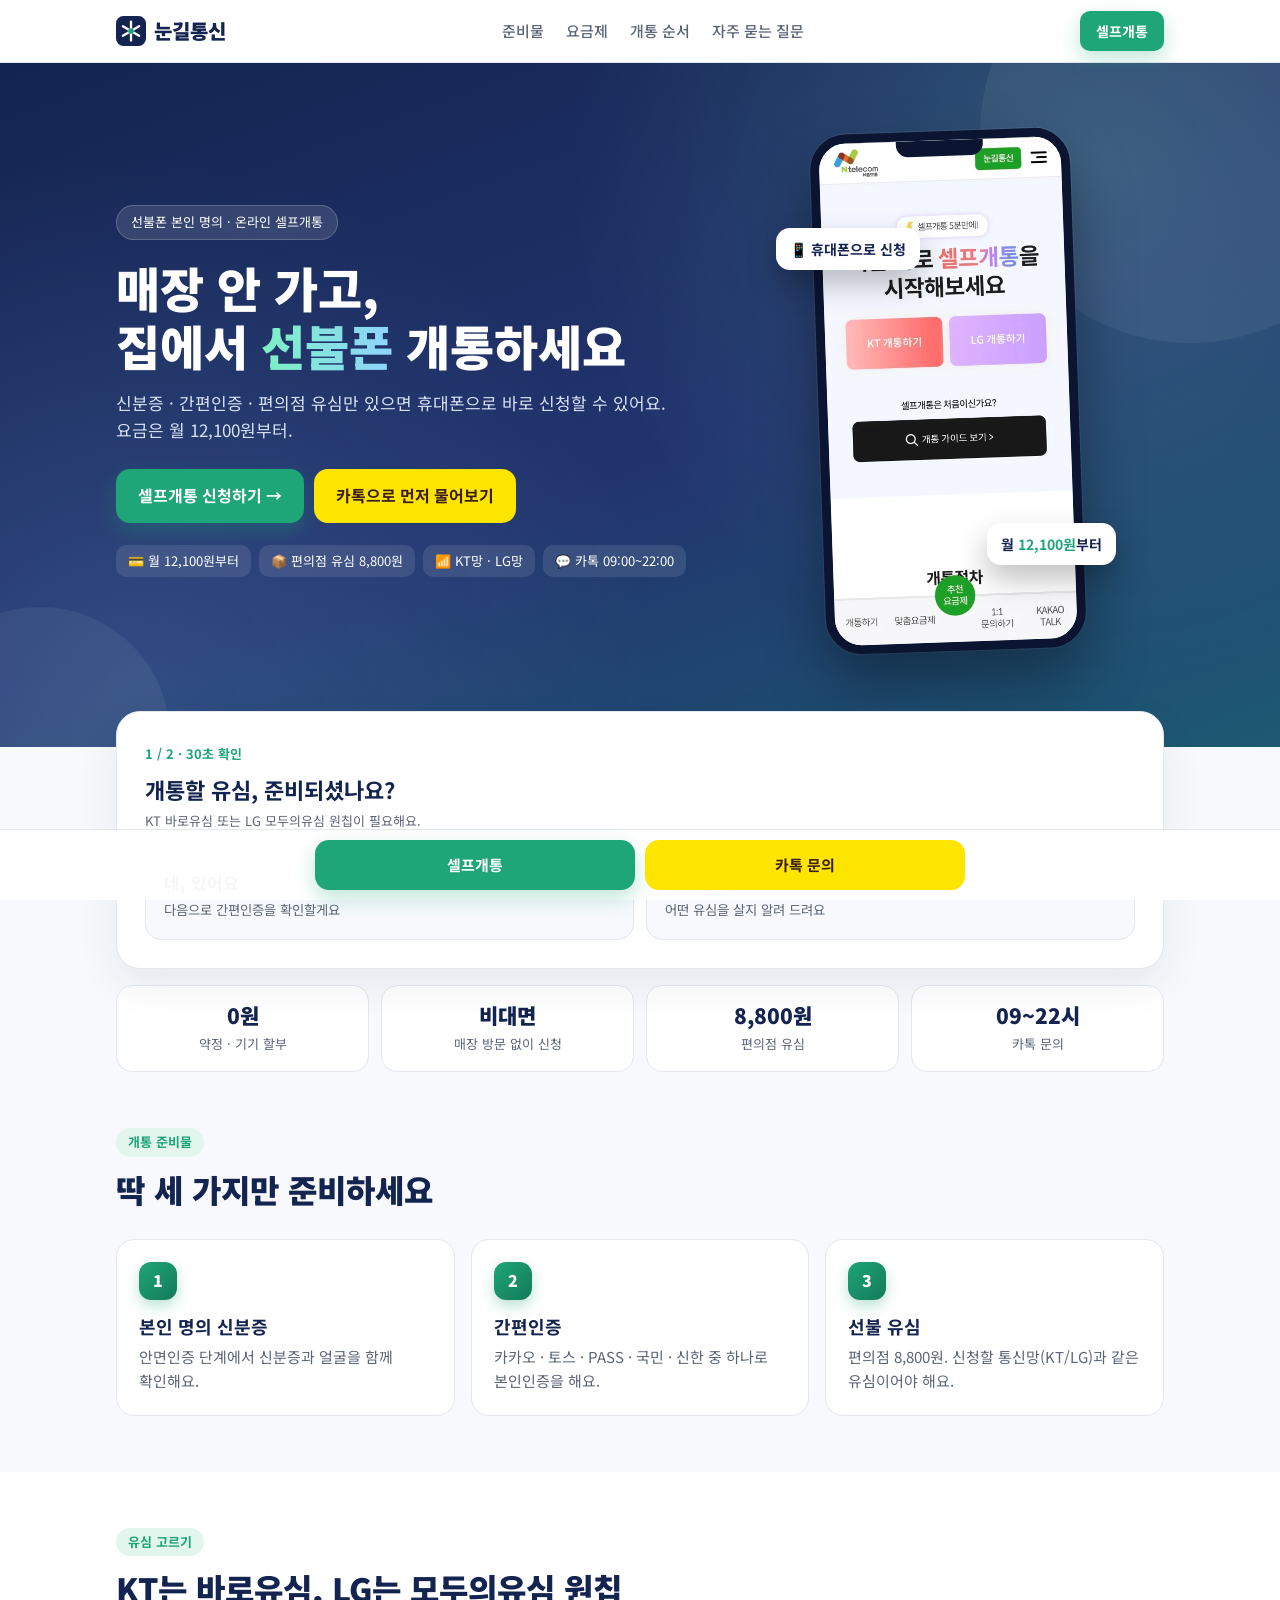
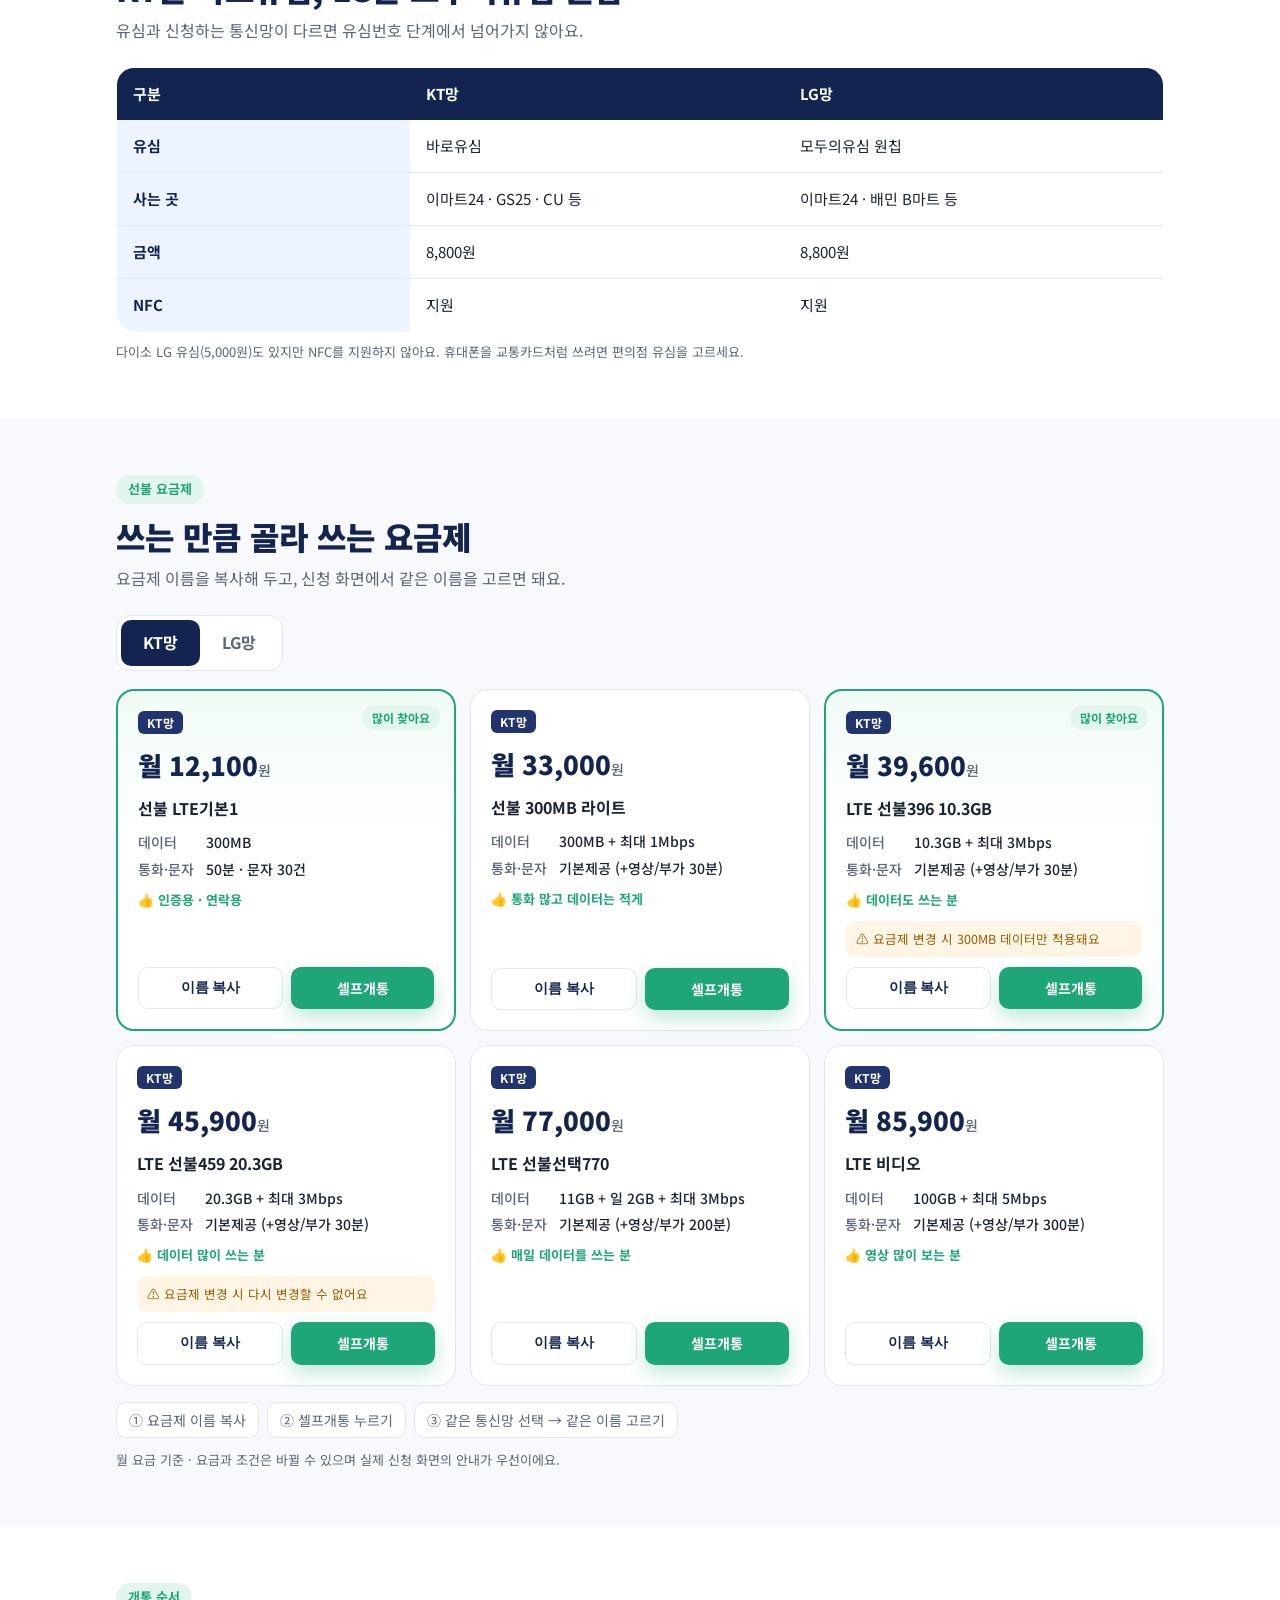
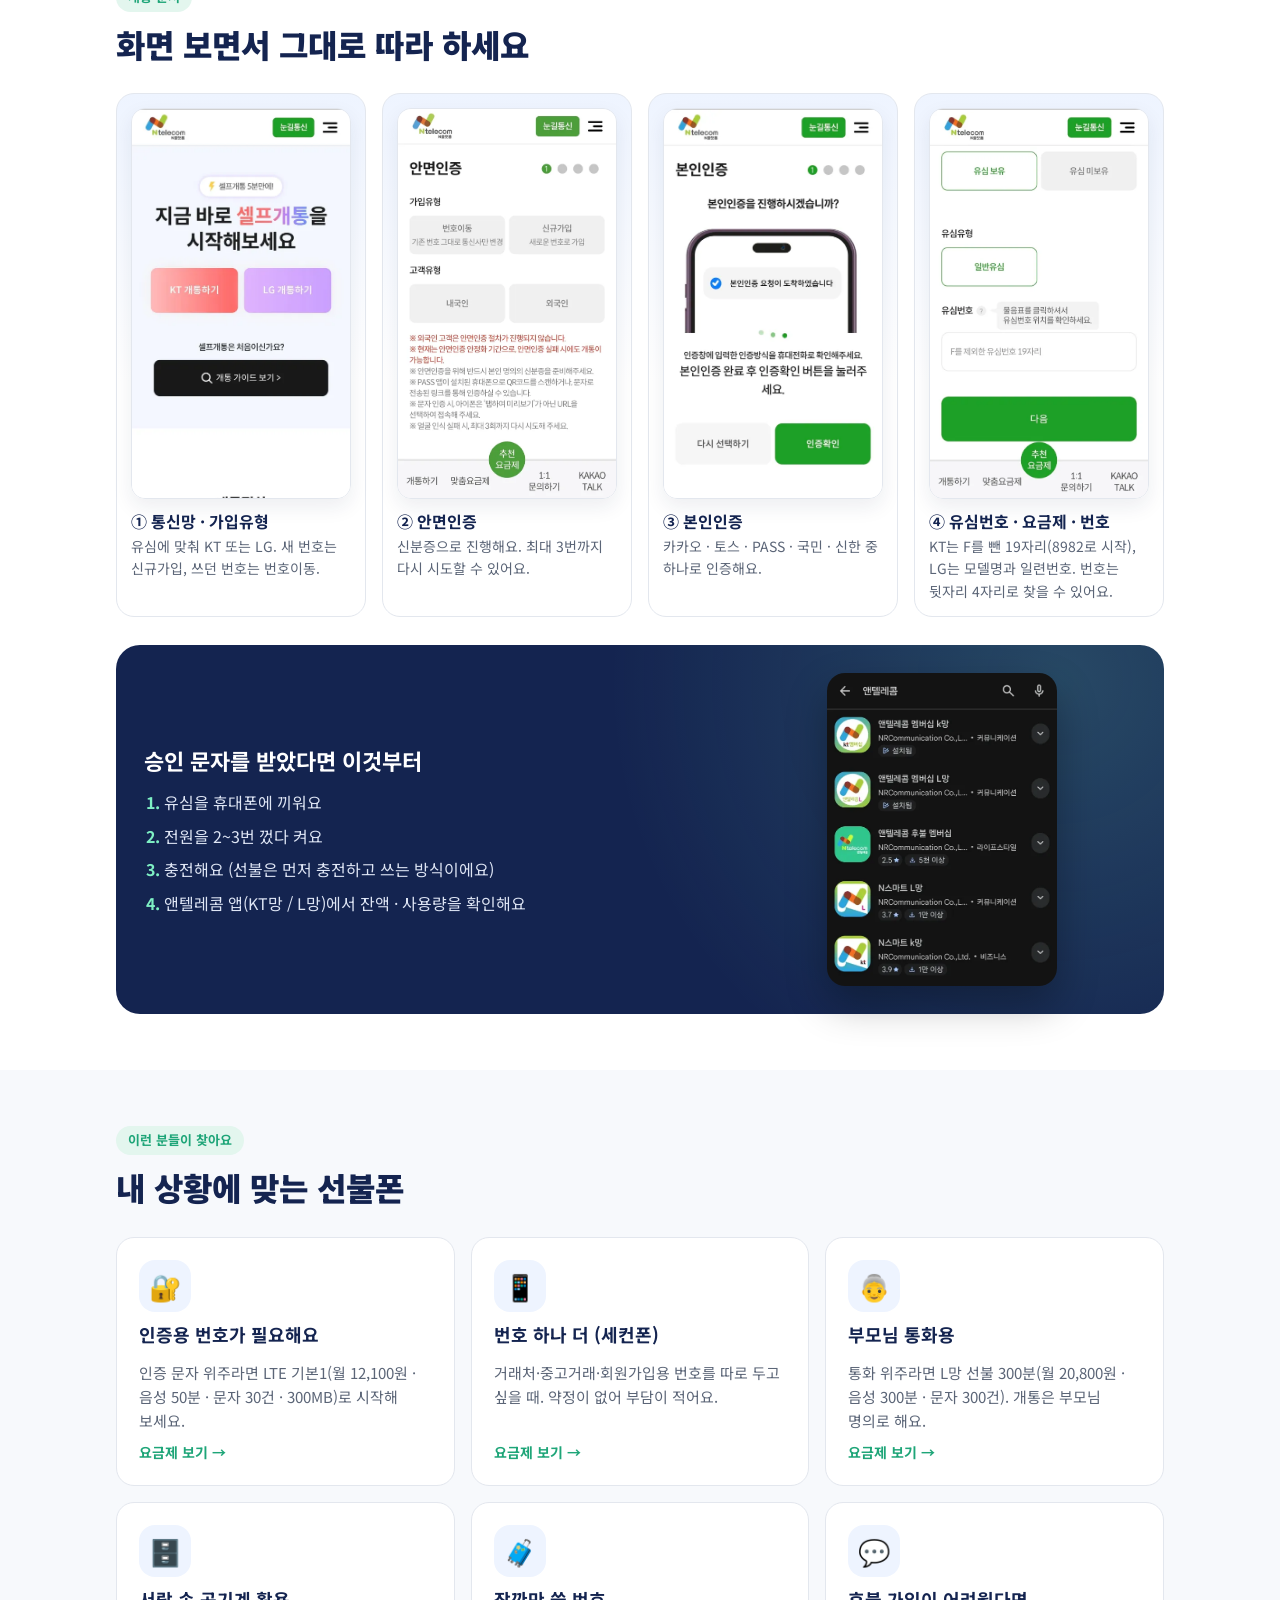
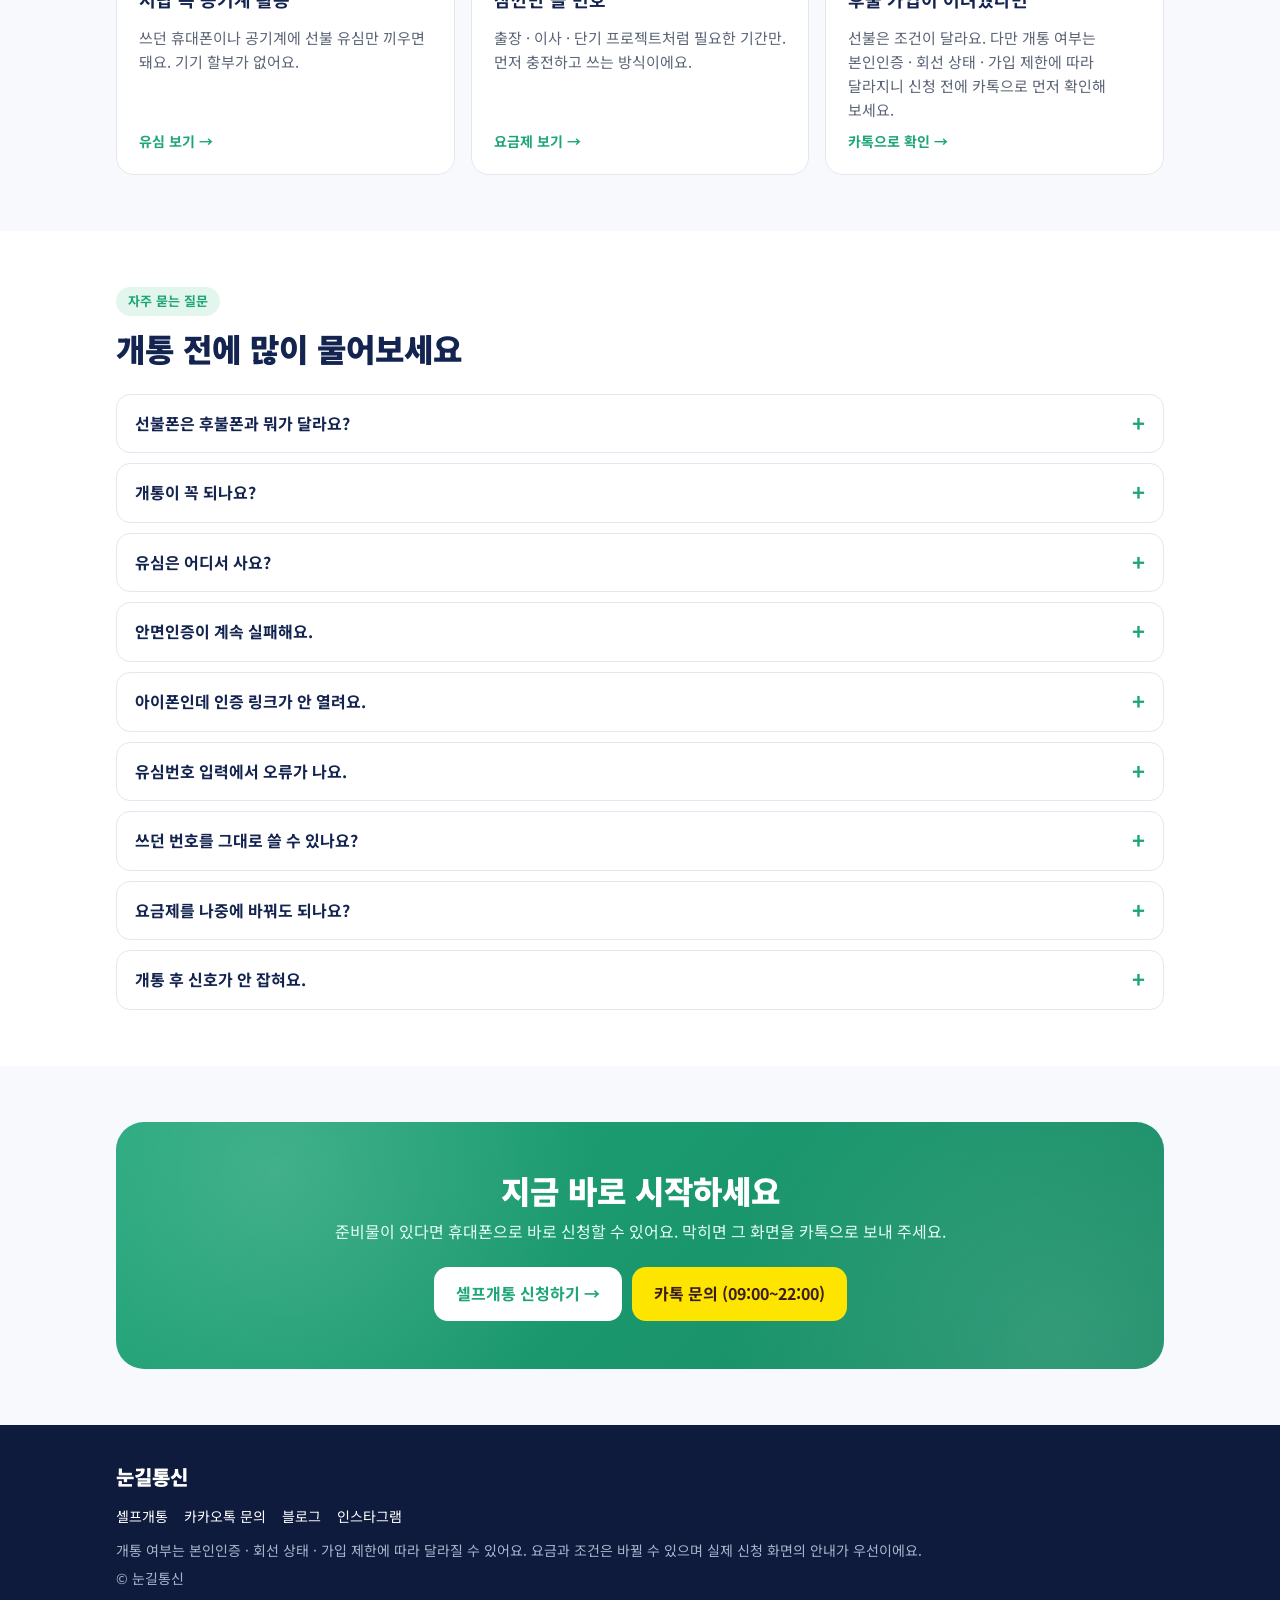
==== commit 30c1ba8f: "Fix hero image ratio and refresh design" ====
--- a/index.html
+++ b/index.html
@@ -24,7 +24,7 @@
 html{scroll-behavior:smooth}
 body{font-family:"Noto Sans KR",system-ui,-apple-system,"Malgun Gothic",sans-serif;color:var(--ink);background:var(--bg);line-height:1.6;word-break:keep-all;padding-bottom:76px}
 a{color:inherit;text-decoration:none}
-img{max-width:100%;display:block}
+img{max-width:100%;height:auto;display:block}
 .wrap{max-width:1080px;margin:0 auto;padding:0 16px}
 section{padding:56px 0}
 .eyebrow{display:inline-block;font-size:13px;font-weight:700;color:var(--mint);background:var(--mint-l);padding:4px 12px;border-radius:99px;margin-bottom:12px}
@@ -48,20 +48,30 @@
 @media(max-width:820px){nav.menu{display:none}}
 
 /* hero */
-.hero{background:linear-gradient(160deg,#142450 0%,#22346e 55%,#1d5a73 100%);color:#fff;padding:56px 0 64px;position:relative;overflow:hidden}
+.hero{background:radial-gradient(circle at 85% 15%,rgba(126,240,196,.20),transparent 42%),radial-gradient(circle at 10% 90%,rgba(143,211,255,.14),transparent 40%),linear-gradient(160deg,#142450 0%,#22346e 55%,#1d5a73 100%);color:#fff;padding:56px 0 84px;position:relative;overflow:hidden}
 .hero:before,.hero:after{content:"";position:absolute;border-radius:50%;background:rgba(255,255,255,.06)}
 .hero:before{width:420px;height:420px;right:-120px;top:-140px}
 .hero:after{width:260px;height:260px;left:-90px;bottom:-120px}
 .hero-grid{display:grid;grid-template-columns:1.15fr .85fr;gap:32px;align-items:center;position:relative;z-index:1}
 .hero .badge{display:inline-block;background:rgba(255,255,255,.12);border:1px solid rgba(255,255,255,.2);padding:6px 14px;border-radius:99px;font-size:13px;margin-bottom:18px}
 .hero h1{font-size:clamp(30px,5.2vw,48px);line-height:1.22;font-weight:900}
-.hero h1 em{font-style:normal;color:#7ef0c4}
+.hero h1 em{font-style:normal;color:#7ef0c4;background:linear-gradient(90deg,#7ef0c4,#8fd3ff);-webkit-background-clip:text;background-clip:text;-webkit-text-fill-color:transparent}
 .hero p.sub{margin-top:14px;font-size:17px;color:#d8e1f3}
 .hero .cta{display:flex;flex-wrap:wrap;gap:10px;margin-top:26px}
 .hero .facts{display:flex;flex-wrap:wrap;gap:8px;margin-top:22px}
 .hero .facts span{font-size:13px;background:rgba(255,255,255,.1);padding:6px 12px;border-radius:10px}
-.phone{justify-self:center;width:min(270px,100%);border-radius:30px;border:8px solid #0d1838;box-shadow:0 30px 60px rgba(0,0,0,.35);overflow:hidden;background:#fff}
-@media(max-width:820px){.hero-grid{grid-template-columns:1fr}.phone{display:none}}
+.phone-wrap{position:relative;justify-self:center;padding:12px 34px}
+.phone{position:relative;width:260px;border-radius:36px;border:9px solid #0b1430;box-shadow:0 30px 60px rgba(0,0,0,.35),0 0 0 1px rgba(255,255,255,.08);overflow:hidden;background:#fff;transform:rotate(-2deg)}
+.phone:before{content:"";position:absolute;top:0;left:50%;transform:translateX(-50%);width:36%;height:16px;background:#0b1430;border-radius:0 0 12px 12px;z-index:2}
+.phone img{width:100%;height:auto}
+.float{position:absolute;z-index:3;background:#fff;color:var(--navy);font-weight:700;font-size:14px;padding:10px 14px;border-radius:14px;box-shadow:0 14px 30px rgba(0,0,0,.25);white-space:nowrap;animation:bob 4s ease-in-out infinite}
+.float b{color:var(--mint)}
+.f1{left:-8px;top:20%}
+.f2{right:-4px;bottom:18%;animation-delay:-2s}
+@keyframes bob{50%{transform:translateY(-8px)}}
+.hero-grid>*{min-width:0}
+@media(max-width:820px){.hero-grid{grid-template-columns:1fr}.phone-wrap{margin-top:6px;padding:12px 18px;max-width:100%}.phone{width:min(210px,62vw)}.float{font-size:13px;padding:8px 12px}.f1{left:0}.f2{right:0}}
+@media(prefers-reduced-motion:reduce){.float{animation:none}}
 
 /* quick check */
 .check{background:#fff;border:1px solid var(--line);border-radius:24px;padding:28px;margin-top:-36px;position:relative;z-index:2;box-shadow:0 16px 40px rgba(20,36,80,.08)}
@@ -77,13 +87,19 @@
 .result p{margin-bottom:12px}
 .reset{margin-top:12px;background:none;border:0;color:var(--sub);text-decoration:underline;cursor:pointer;font:inherit;font-size:14px}
 @media(max-width:560px){.choices{grid-template-columns:1fr}.check{padding:20px}}
+.trust{display:grid;grid-template-columns:repeat(4,1fr);gap:12px;margin-top:16px}
+.trust div{background:#fff;border:1px solid var(--line);border-radius:16px;padding:16px 10px;text-align:center}
+.trust b{display:block;font-size:21px;font-weight:900;color:var(--navy);line-height:1.3}
+.trust span{font-size:13px;color:var(--sub)}
+@media(max-width:700px){.trust{grid-template-columns:repeat(2,1fr)}}
 
 /* cards */
 .grid3{display:grid;grid-template-columns:repeat(3,1fr);gap:16px;margin-top:28px}
 .grid2{display:grid;grid-template-columns:repeat(2,1fr);gap:16px;margin-top:28px}
 @media(max-width:820px){.grid3{grid-template-columns:1fr}.grid2{grid-template-columns:1fr}}
-.card{background:var(--card);border:1px solid var(--line);border-radius:var(--r);padding:22px}
-.num{width:34px;height:34px;border-radius:10px;background:var(--navy);color:#fff;display:grid;place-items:center;font-weight:900;margin-bottom:12px}
+.card{background:var(--card);border:1px solid var(--line);border-radius:var(--r);padding:22px;transition:transform .2s,box-shadow .2s,border-color .2s}
+.card:hover,.plan:hover,.shot:hover{transform:translateY(-3px);box-shadow:0 16px 34px rgba(20,36,80,.09);border-color:#cde8dc}
+.num{width:38px;height:38px;border-radius:12px;background:linear-gradient(135deg,var(--mint),#147a59);color:#fff;display:grid;place-items:center;font-weight:900;margin-bottom:12px;box-shadow:0 6px 14px rgba(30,165,120,.3)}
 .card h3{font-size:18px;color:var(--navy);margin-bottom:4px}
 .card p{color:var(--sub);font-size:15px}
 
@@ -101,8 +117,8 @@
 .plans{display:grid;grid-template-columns:repeat(3,1fr);gap:14px;margin-top:18px}
 @media(max-width:900px){.plans{grid-template-columns:repeat(2,1fr)}}
 @media(max-width:560px){.plans{grid-template-columns:1fr}}
-.plan{background:#fff;border:1px solid var(--line);border-radius:var(--r);padding:20px;display:flex;flex-direction:column;gap:10px;position:relative}
-.plan.pick{border:2px solid var(--mint)}
+.plan{background:#fff;border:1px solid var(--line);border-radius:var(--r);padding:20px;display:flex;flex-direction:column;gap:10px;position:relative;transition:transform .2s,box-shadow .2s,border-color .2s}
+.plan.pick{border:2px solid var(--mint);background:linear-gradient(180deg,#f1fbf6,#fff 45%)}
 .plan .tag{position:absolute;top:14px;right:14px;font-size:12px;font-weight:700;background:var(--mint-l);color:var(--mint);padding:3px 10px;border-radius:99px}
 .plan .net{font-size:12px;font-weight:700;color:#fff;background:var(--navy2);align-self:flex-start;padding:2px 9px;border-radius:6px}
 .plan .price{font-size:26px;font-weight:900;color:var(--navy)}
@@ -121,8 +137,8 @@
 /* steps with screenshots */
 .shots{display:grid;grid-template-columns:repeat(4,1fr);gap:16px;margin-top:28px}
 @media(max-width:900px){.shots{grid-template-columns:repeat(2,1fr)}}
-.shot{background:#fff;border:1px solid var(--line);border-radius:var(--r);padding:14px}
-.shot img{border-radius:12px;border:1px solid var(--line);aspect-ratio:9/14;object-fit:cover;object-position:top;width:100%}
+.shot{background:linear-gradient(180deg,var(--sky),#fff 55%);border:1px solid var(--line);border-radius:var(--r);padding:14px;transition:transform .2s,box-shadow .2s,border-color .2s}
+.shot img{border-radius:14px;border:1px solid var(--line);aspect-ratio:9/16;object-fit:cover;object-position:top;width:100%;box-shadow:0 8px 20px rgba(20,36,80,.08)}
 .shot b{display:block;margin-top:10px;color:var(--navy)}
 .shot p{font-size:14px;color:var(--sub)}
 
@@ -130,12 +146,14 @@
 .after{background:var(--navy);color:#fff;border-radius:24px;padding:28px;display:grid;grid-template-columns:1.2fr .8fr;gap:24px;align-items:center;margin-top:28px}
 .after h3{font-size:22px;margin-bottom:12px}
 .after ol{padding-left:20px;display:grid;gap:8px;color:#dfe6f5}
-.after img{border-radius:16px;max-height:300px;justify-self:center}
+.after{background:radial-gradient(circle at 90% 10%,rgba(126,240,196,.18),transparent 45%),var(--navy)}
+.after ol li::marker{color:#7ef0c4;font-weight:700}
+.after img{border-radius:18px;width:min(230px,100%);justify-self:center;box-shadow:0 18px 40px rgba(0,0,0,.3)}
 @media(max-width:820px){.after{grid-template-columns:1fr}}
 
 /* situations */
 .sit{display:flex;flex-direction:column;gap:8px}
-.sit .ico{font-size:28px}
+.sit .ico{width:52px;height:52px;border-radius:16px;background:var(--sky);display:grid;place-items:center;font-size:26px}
 .sit a{margin-top:auto;font-weight:700;color:var(--mint);font-size:14px}
 
 /* faq */
@@ -148,7 +166,9 @@
 details p{padding:0 0 16px;color:var(--sub)}
 
 /* final cta */
-.final{background:linear-gradient(135deg,#1ea578,#178a64);color:#fff;border-radius:28px;padding:40px 28px;text-align:center}
+.final{background:radial-gradient(circle at 15% 20%,rgba(255,255,255,.16),transparent 35%),radial-gradient(circle at 90% 90%,rgba(255,255,255,.12),transparent 35%),linear-gradient(135deg,#1ea578,#178a64);color:#fff;border-radius:28px;padding:48px 28px;text-align:center}
+.reveal{opacity:0;transform:translateY(18px);transition:opacity .6s ease,transform .6s ease}
+.reveal.in{opacity:1;transform:none}
 .final h2{color:#fff}
 .final p{color:#e6fff5;margin-top:8px}
 .final .cta{display:flex;flex-wrap:wrap;gap:10px;justify-content:center;margin-top:22px}
@@ -197,7 +217,11 @@
         <span>💳 월 12,100원부터</span><span>📦 편의점 유심 8,800원</span><span>📶 KT망 · LG망</span><span>💬 카톡 09:00~22:00</span>
       </div>
     </div>
-    <div class="phone"><img src="img/step2.webp" alt="셀프개통 첫 화면 - KT/LG 선택" width="482" height="1000"></div>
+    <div class="phone-wrap">
+      <div class="phone"><img src="img/step2.webp" alt="셀프개통 첫 화면 - KT/LG 선택" width="482" height="1000"></div>
+      <div class="float f1">📱 휴대폰으로 신청</div>
+      <div class="float f2">월 <b>12,100원</b>부터</div>
+    </div>
   </div>
 </section>
 
@@ -234,6 +258,12 @@
       <a class="btn btn-kakao" href="https://pf.kakao.com/_bYuxiX/chat" target="_blank" rel="noopener">카톡으로 물어보기</a>
     </div>
     <button class="reset" id="reset" hidden>처음부터 다시</button>
+  </div>
+  <div class="trust">
+    <div><b>0원</b><span>약정 · 기기 할부</span></div>
+    <div><b>비대면</b><span>매장 방문 없이 신청</span></div>
+    <div><b>8,800원</b><span>편의점 유심</span></div>
+    <div><b>09~22시</b><span>카톡 문의</span></div>
   </div>
 </div>
 
@@ -434,6 +464,11 @@
   else{document.getElementById(go).classList.add("show");}
   resetBtn.hidden=false;
 });
+// scroll reveal (content stays visible if unsupported)
+if("IntersectionObserver" in window && !matchMedia("(prefers-reduced-motion: reduce)").matches){
+  const io=new IntersectionObserver(es=>es.forEach(en=>{if(en.isIntersecting){en.target.classList.add("in");io.unobserve(en.target);}}),{threshold:.12});
+  document.querySelectorAll(".card,.shot,.tbl,.after,.final,.faq details,.trust div").forEach(el=>{el.classList.add("reveal");io.observe(el);});
+}
 resetBtn.addEventListener("click",()=>{
   document.querySelectorAll(".result").forEach(r=>r.classList.remove("show"));
   document.getElementById("q2").hidden=true;document.getElementById("q1").hidden=false;resetBtn.hidden=true;
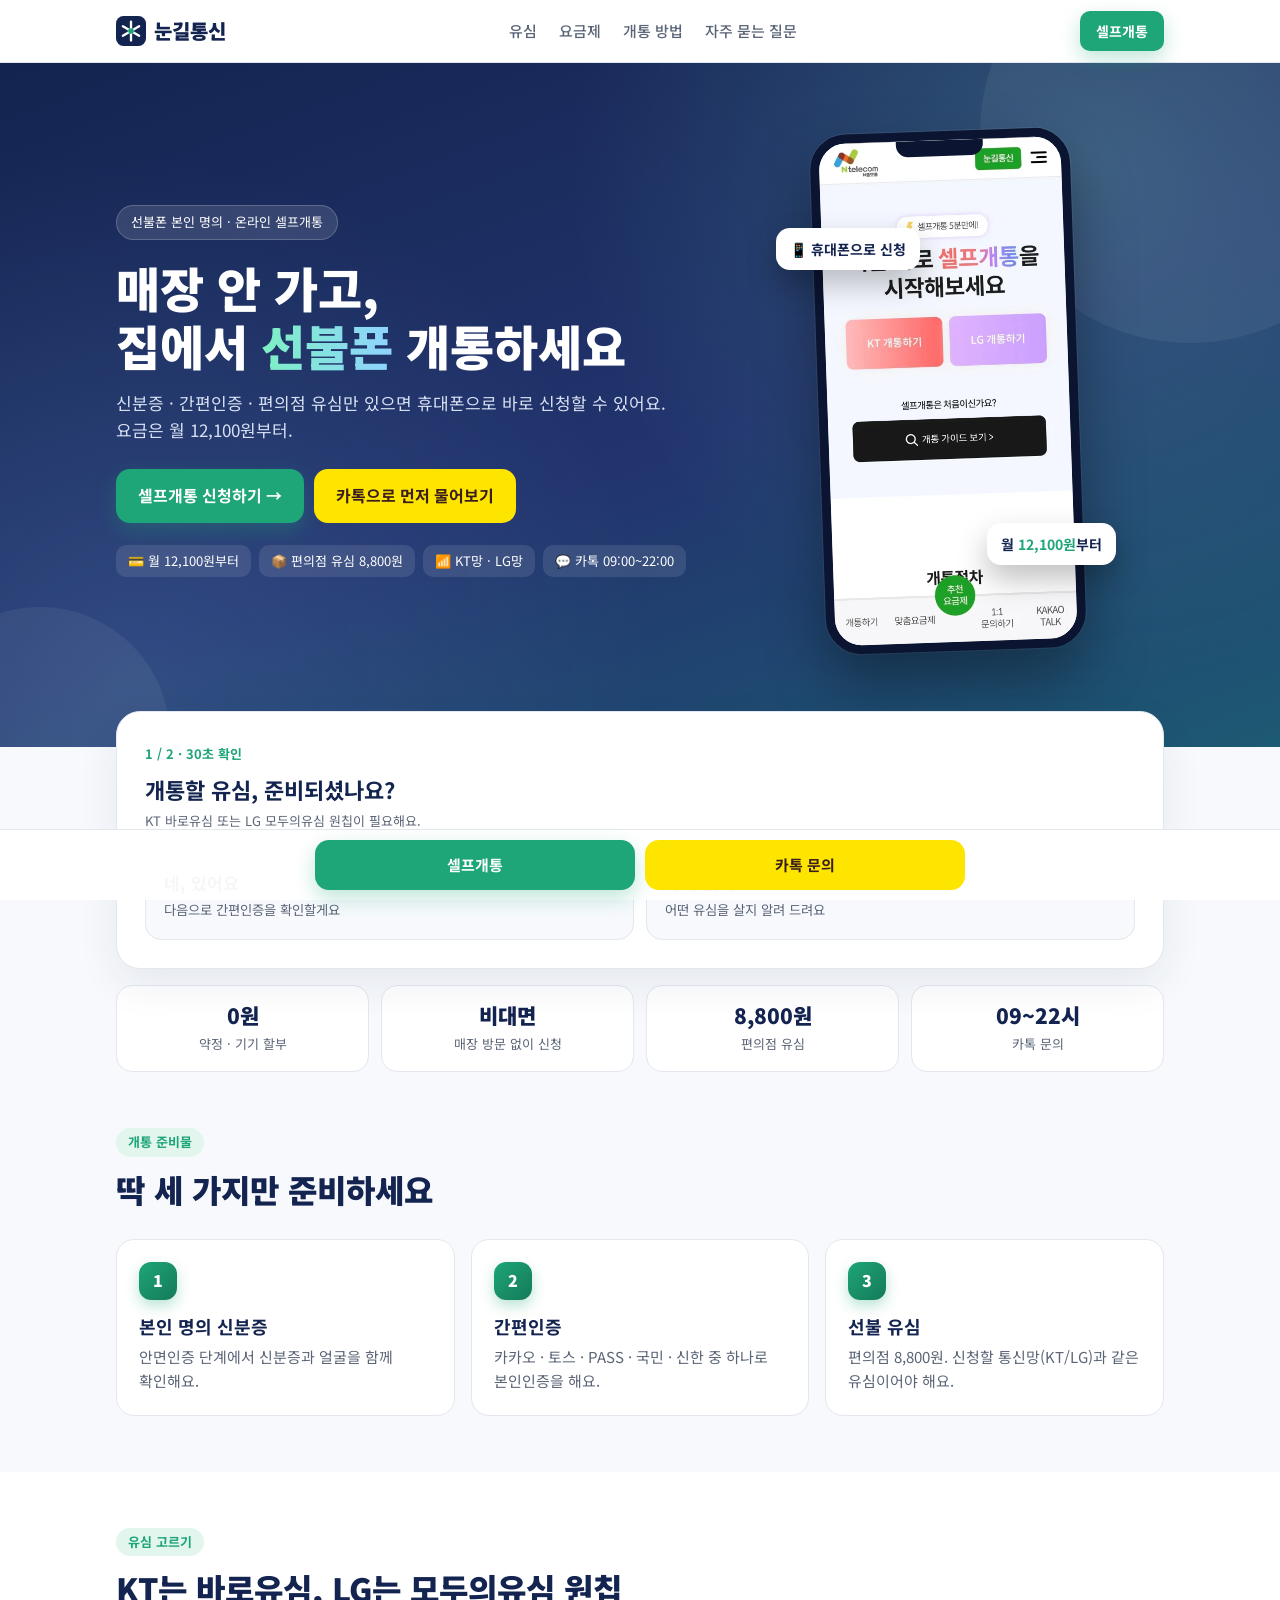
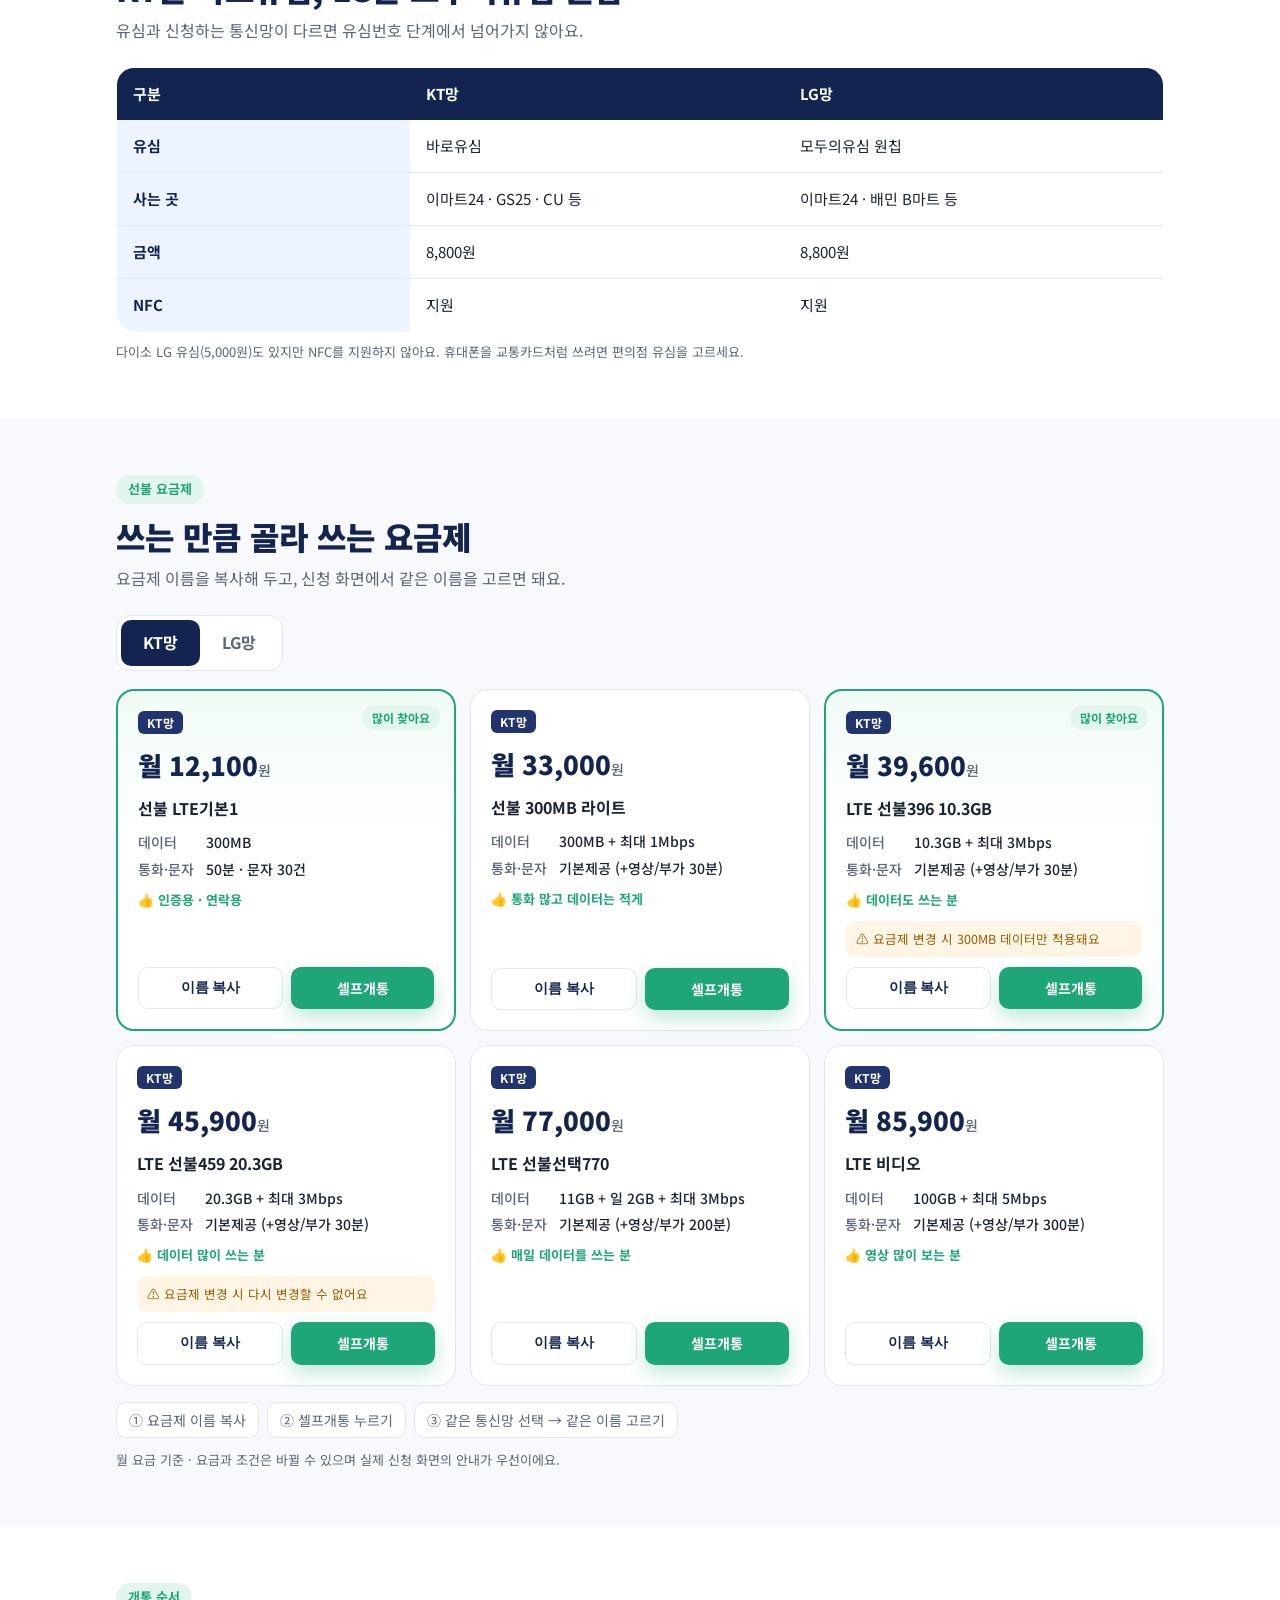
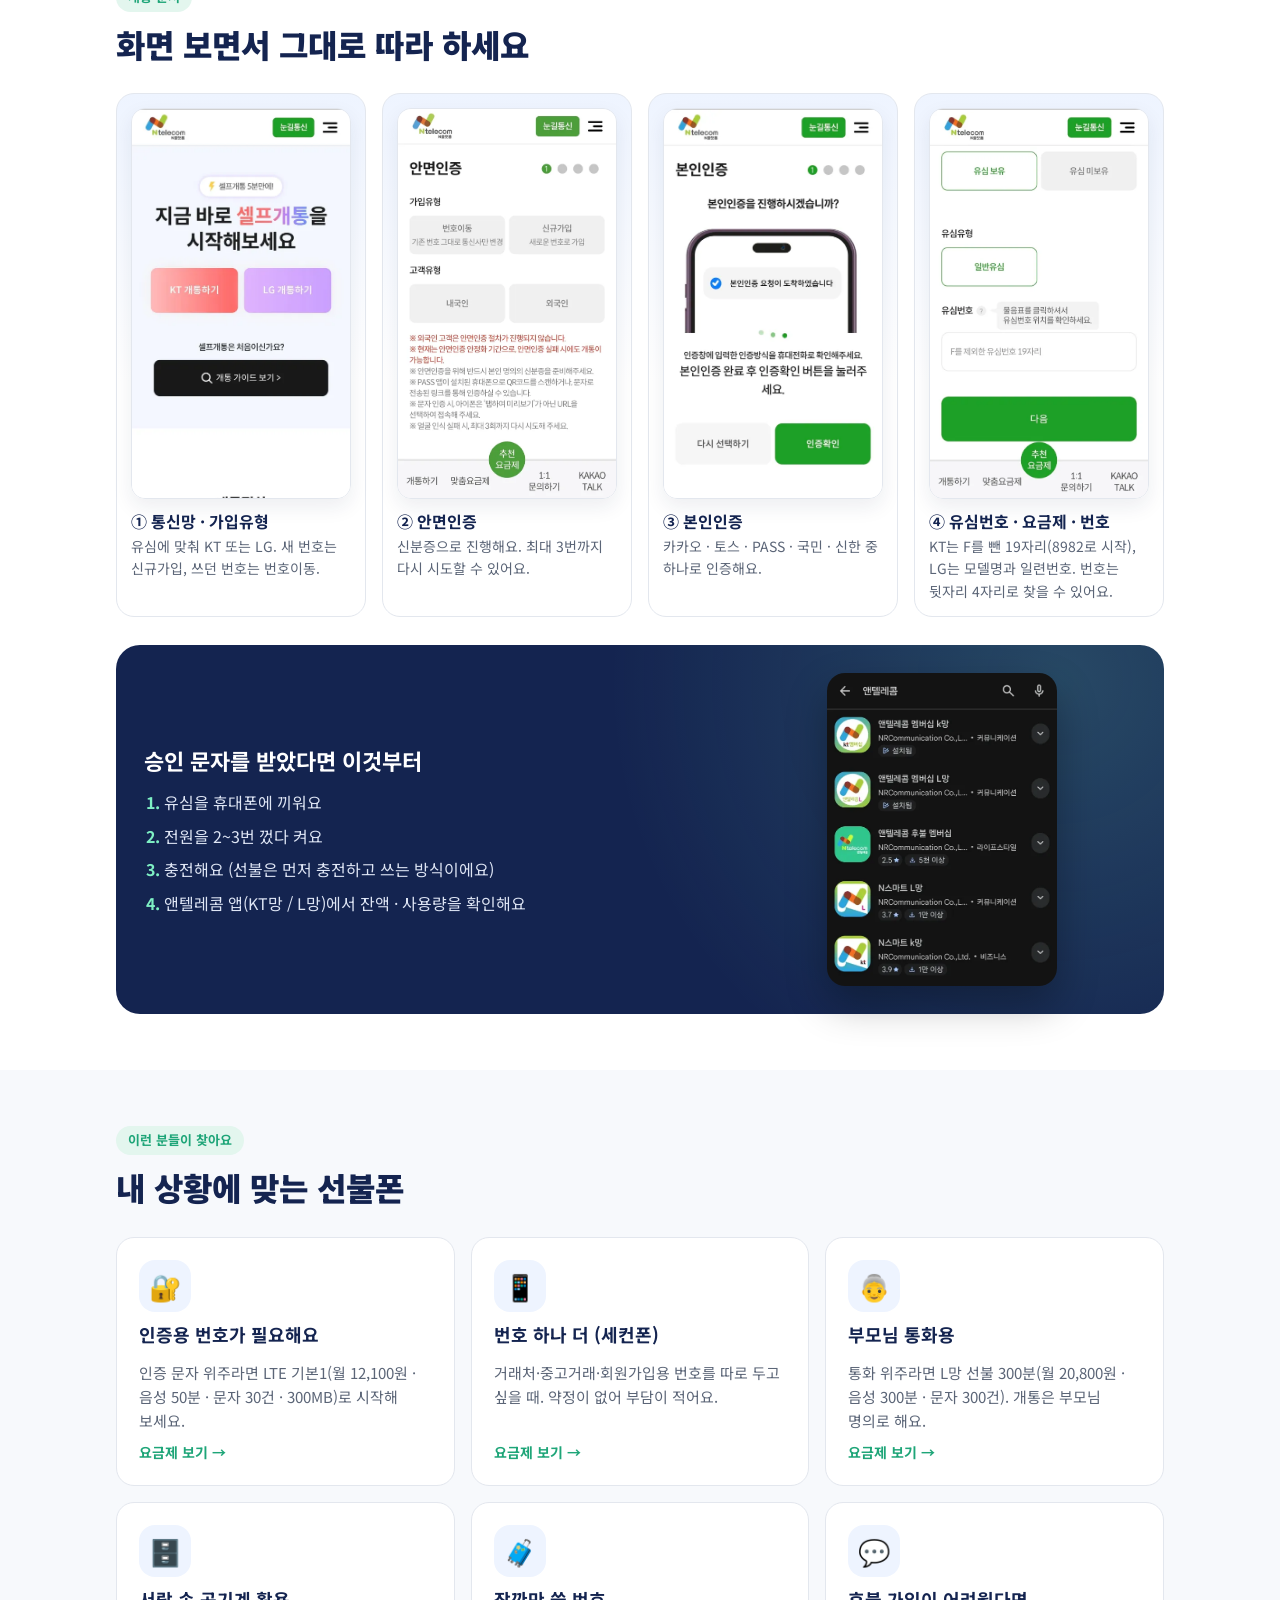
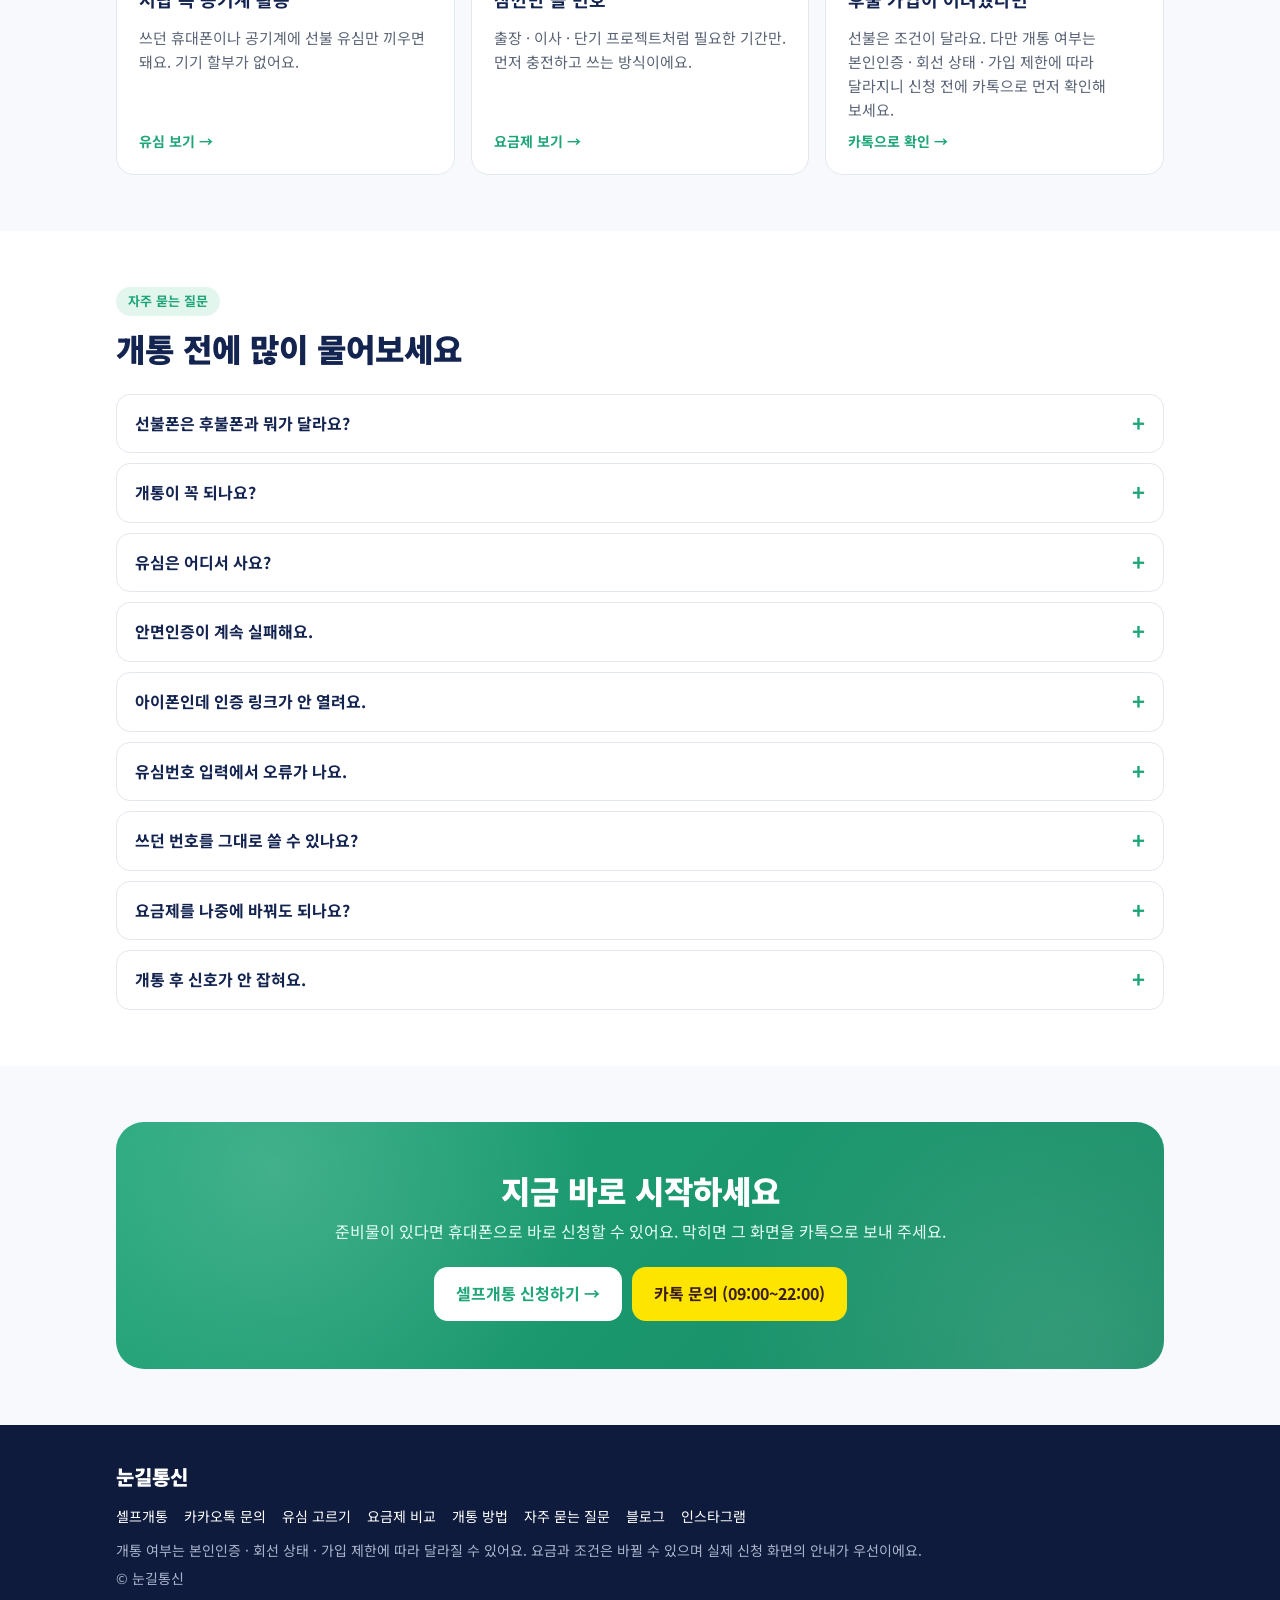
==== commit 728a5777: "Add files via upload" ====
--- a/index.html
+++ b/index.html
@@ -1,485 +1,320 @@
-<!doctype html>
-<html lang="ko">
-<head>
-<meta charset="utf-8">
-<meta name="viewport" content="width=device-width, initial-scale=1">
-<title>눈길통신 | 선불폰 비대면 셀프개통 · 월 12,100원부터</title>
-<meta name="description" content="선불폰 본인 명의 비대면 셀프개통 안내. 편의점 유심 8,800원, 월 12,100원부터. KT·LG 선불 요금제 비교, 개통 순서, 자주 묻는 질문을 한곳에서 확인하세요.">
-<meta property="og:title" content="눈길통신 | 선불폰 비대면 셀프개통">
-<meta property="og:description" content="유심·간편인증·신분증만 있으면 매장 방문 없이 온라인으로. 월 12,100원부터.">
-<meta property="og:type" content="website">
-<meta property="og:image" content="https://xn--wk0b85ew1t64n.com/img/og.png">
-<meta property="og:url" content="https://xn--wk0b85ew1t64n.com/">
-<link rel="canonical" href="https://xn--wk0b85ew1t64n.com/">
-<link rel="icon" href="data:image/svg+xml,%3Csvg xmlns='http://www.w3.org/2000/svg' viewBox='0 0 64 64'%3E%3Crect width='64' height='64' rx='16' fill='%23142450'/%3E%3Cpath d='M32 12v40M14.7 22l34.6 20M14.7 42l34.6-20' stroke='%23fff' stroke-width='5' stroke-linecap='round'/%3E%3C/svg%3E">
-<link rel="preconnect" href="https://fonts.googleapis.com">
-<link href="https://fonts.googleapis.com/css2?family=Noto+Sans+KR:wght@400;500;700;900&display=swap" rel="stylesheet">
-<style>
-:root{
-  --navy:#142450; --navy2:#22346e; --mint:#1ea578; --mint-l:#e3f6ee; --sky:#eef4ff;
-  --ink:#1b2333; --sub:#5b6577; --line:#e3e7ee; --bg:#f7f9fc; --card:#fff;
-  --kakao:#fee500; --warn:#fff5e5; --warn-ink:#9a5b00; --r:18px;
-}
-*{box-sizing:border-box;margin:0;padding:0}
-html{scroll-behavior:smooth}
-body{font-family:"Noto Sans KR",system-ui,-apple-system,"Malgun Gothic",sans-serif;color:var(--ink);background:var(--bg);line-height:1.6;word-break:keep-all;padding-bottom:76px}
-a{color:inherit;text-decoration:none}
-img{max-width:100%;height:auto;display:block}
-.wrap{max-width:1080px;margin:0 auto;padding:0 16px}
-section{padding:56px 0}
-.eyebrow{display:inline-block;font-size:13px;font-weight:700;color:var(--mint);background:var(--mint-l);padding:4px 12px;border-radius:99px;margin-bottom:12px}
-h2{font-size:clamp(24px,4vw,32px);line-height:1.3;font-weight:900;color:var(--navy)}
-.lead{color:var(--sub);margin-top:8px}
-.btn{display:inline-flex;align-items:center;justify-content:center;gap:8px;font-weight:700;border-radius:14px;padding:14px 22px;font-size:16px;cursor:pointer;border:0;transition:transform .15s,box-shadow .15s}
-.btn:hover{transform:translateY(-1px)}
-.btn-main{background:var(--mint);color:#fff;box-shadow:0 8px 20px rgba(30,165,120,.28)}
-.btn-kakao{background:var(--kakao);color:#3a1d1d}
-.btn-line{background:#fff;color:var(--navy);border:1.5px solid var(--line)}
-.note{font-size:13px;color:var(--sub)}
-
-/* header */
-header{position:sticky;top:0;z-index:20;background:rgba(255,255,255,.92);backdrop-filter:blur(8px);border-bottom:1px solid var(--line)}
-.hd{display:flex;align-items:center;justify-content:space-between;height:62px}
-.logo{display:flex;align-items:center;gap:8px;font-weight:900;font-size:20px;color:var(--navy)}
-.logo svg{width:30px;height:30px}
-nav.menu{display:flex;gap:22px;font-size:15px;font-weight:500;color:var(--sub)}
-nav.menu a:hover{color:var(--navy)}
-.hd .btn{padding:9px 16px;font-size:14px;border-radius:10px}
-@media(max-width:820px){nav.menu{display:none}}
-
-/* hero */
-.hero{background:radial-gradient(circle at 85% 15%,rgba(126,240,196,.20),transparent 42%),radial-gradient(circle at 10% 90%,rgba(143,211,255,.14),transparent 40%),linear-gradient(160deg,#142450 0%,#22346e 55%,#1d5a73 100%);color:#fff;padding:56px 0 84px;position:relative;overflow:hidden}
-.hero:before,.hero:after{content:"";position:absolute;border-radius:50%;background:rgba(255,255,255,.06)}
-.hero:before{width:420px;height:420px;right:-120px;top:-140px}
-.hero:after{width:260px;height:260px;left:-90px;bottom:-120px}
-.hero-grid{display:grid;grid-template-columns:1.15fr .85fr;gap:32px;align-items:center;position:relative;z-index:1}
-.hero .badge{display:inline-block;background:rgba(255,255,255,.12);border:1px solid rgba(255,255,255,.2);padding:6px 14px;border-radius:99px;font-size:13px;margin-bottom:18px}
-.hero h1{font-size:clamp(30px,5.2vw,48px);line-height:1.22;font-weight:900}
-.hero h1 em{font-style:normal;color:#7ef0c4;background:linear-gradient(90deg,#7ef0c4,#8fd3ff);-webkit-background-clip:text;background-clip:text;-webkit-text-fill-color:transparent}
-.hero p.sub{margin-top:14px;font-size:17px;color:#d8e1f3}
-.hero .cta{display:flex;flex-wrap:wrap;gap:10px;margin-top:26px}
-.hero .facts{display:flex;flex-wrap:wrap;gap:8px;margin-top:22px}
-.hero .facts span{font-size:13px;background:rgba(255,255,255,.1);padding:6px 12px;border-radius:10px}
-.phone-wrap{position:relative;justify-self:center;padding:12px 34px}
-.phone{position:relative;width:260px;border-radius:36px;border:9px solid #0b1430;box-shadow:0 30px 60px rgba(0,0,0,.35),0 0 0 1px rgba(255,255,255,.08);overflow:hidden;background:#fff;transform:rotate(-2deg)}
-.phone:before{content:"";position:absolute;top:0;left:50%;transform:translateX(-50%);width:36%;height:16px;background:#0b1430;border-radius:0 0 12px 12px;z-index:2}
-.phone img{width:100%;height:auto}
-.float{position:absolute;z-index:3;background:#fff;color:var(--navy);font-weight:700;font-size:14px;padding:10px 14px;border-radius:14px;box-shadow:0 14px 30px rgba(0,0,0,.25);white-space:nowrap;animation:bob 4s ease-in-out infinite}
-.float b{color:var(--mint)}
-.f1{left:-8px;top:20%}
-.f2{right:-4px;bottom:18%;animation-delay:-2s}
-@keyframes bob{50%{transform:translateY(-8px)}}
-.hero-grid>*{min-width:0}
-@media(max-width:820px){.hero-grid{grid-template-columns:1fr}.phone-wrap{margin-top:6px;padding:12px 18px;max-width:100%}.phone{width:min(210px,62vw)}.float{font-size:13px;padding:8px 12px}.f1{left:0}.f2{right:0}}
-@media(prefers-reduced-motion:reduce){.float{animation:none}}
-
-/* quick check */
-.check{background:#fff;border:1px solid var(--line);border-radius:24px;padding:28px;margin-top:-36px;position:relative;z-index:2;box-shadow:0 16px 40px rgba(20,36,80,.08)}
-.check .step{font-size:13px;font-weight:700;color:var(--mint)}
-.check h3{font-size:22px;color:var(--navy);margin:6px 0 4px}
-.choices{display:grid;grid-template-columns:1fr 1fr;gap:12px;margin-top:18px}
-.choice{text-align:left;background:var(--bg);border:1.5px solid var(--line);border-radius:16px;padding:18px;cursor:pointer;font:inherit;color:inherit;transition:border-color .15s,background .15s}
-.choice:hover{border-color:var(--mint);background:var(--mint-l)}
-.choice b{display:block;font-size:17px;color:var(--navy)}
-.choice small{color:var(--sub)}
-.result{display:none;margin-top:18px;padding:18px;border-radius:16px;background:var(--mint-l)}
-.result.show{display:block}
-.result p{margin-bottom:12px}
-.reset{margin-top:12px;background:none;border:0;color:var(--sub);text-decoration:underline;cursor:pointer;font:inherit;font-size:14px}
-@media(max-width:560px){.choices{grid-template-columns:1fr}.check{padding:20px}}
-.trust{display:grid;grid-template-columns:repeat(4,1fr);gap:12px;margin-top:16px}
-.trust div{background:#fff;border:1px solid var(--line);border-radius:16px;padding:16px 10px;text-align:center}
-.trust b{display:block;font-size:21px;font-weight:900;color:var(--navy);line-height:1.3}
-.trust span{font-size:13px;color:var(--sub)}
-@media(max-width:700px){.trust{grid-template-columns:repeat(2,1fr)}}
-
-/* cards */
-.grid3{display:grid;grid-template-columns:repeat(3,1fr);gap:16px;margin-top:28px}
-.grid2{display:grid;grid-template-columns:repeat(2,1fr);gap:16px;margin-top:28px}
-@media(max-width:820px){.grid3{grid-template-columns:1fr}.grid2{grid-template-columns:1fr}}
-.card{background:var(--card);border:1px solid var(--line);border-radius:var(--r);padding:22px;transition:transform .2s,box-shadow .2s,border-color .2s}
-.card:hover,.plan:hover,.shot:hover{transform:translateY(-3px);box-shadow:0 16px 34px rgba(20,36,80,.09);border-color:#cde8dc}
-.num{width:38px;height:38px;border-radius:12px;background:linear-gradient(135deg,var(--mint),#147a59);color:#fff;display:grid;place-items:center;font-weight:900;margin-bottom:12px;box-shadow:0 6px 14px rgba(30,165,120,.3)}
-.card h3{font-size:18px;color:var(--navy);margin-bottom:4px}
-.card p{color:var(--sub);font-size:15px}
-
-/* table */
-.tbl{width:100%;border-collapse:collapse;margin-top:24px;background:#fff;border-radius:var(--r);overflow:hidden;border:1px solid var(--line)}
-.tbl th,.tbl td{padding:14px 16px;border-bottom:1px solid var(--line);text-align:left;font-size:15px}
-.tbl thead th{background:var(--navy);color:#fff;font-weight:700}
-.tbl tbody th{background:var(--sky);color:var(--navy);width:28%}
-.tbl tr:last-child td,.tbl tr:last-child th{border-bottom:0}
-
-/* plans */
-.tabs{display:inline-flex;background:#fff;border:1px solid var(--line);border-radius:14px;padding:4px;margin-top:24px}
-.tab{border:0;background:none;padding:10px 22px;border-radius:10px;font:inherit;font-weight:700;color:var(--sub);cursor:pointer}
-.tab.on{background:var(--navy);color:#fff}
-.plans{display:grid;grid-template-columns:repeat(3,1fr);gap:14px;margin-top:18px}
-@media(max-width:900px){.plans{grid-template-columns:repeat(2,1fr)}}
-@media(max-width:560px){.plans{grid-template-columns:1fr}}
-.plan{background:#fff;border:1px solid var(--line);border-radius:var(--r);padding:20px;display:flex;flex-direction:column;gap:10px;position:relative;transition:transform .2s,box-shadow .2s,border-color .2s}
-.plan.pick{border:2px solid var(--mint);background:linear-gradient(180deg,#f1fbf6,#fff 45%)}
-.plan .tag{position:absolute;top:14px;right:14px;font-size:12px;font-weight:700;background:var(--mint-l);color:var(--mint);padding:3px 10px;border-radius:99px}
-.plan .net{font-size:12px;font-weight:700;color:#fff;background:var(--navy2);align-self:flex-start;padding:2px 9px;border-radius:6px}
-.plan .price{font-size:26px;font-weight:900;color:var(--navy)}
-.plan .price small{font-size:14px;font-weight:500;color:var(--sub)}
-.plan .name{font-weight:700}
-.plan dl{display:grid;grid-template-columns:auto 1fr;gap:4px 12px;font-size:14px;color:var(--sub)}
-.plan dt{font-weight:500}
-.plan dd{color:var(--ink);font-weight:500}
-.plan .for{font-size:13px;color:var(--mint);font-weight:700}
-.plan .warn{font-size:12.5px;background:var(--warn);color:var(--warn-ink);padding:8px 10px;border-radius:10px}
-.plan .row{display:flex;gap:8px;margin-top:auto}
-.plan .row .btn{flex:1;padding:10px;font-size:14px;border-radius:10px}
-.howto{display:flex;flex-wrap:wrap;gap:8px;margin-top:16px;font-size:14px;color:var(--sub)}
-.howto span{background:#fff;border:1px solid var(--line);padding:6px 12px;border-radius:10px}
-
-/* steps with screenshots */
-.shots{display:grid;grid-template-columns:repeat(4,1fr);gap:16px;margin-top:28px}
-@media(max-width:900px){.shots{grid-template-columns:repeat(2,1fr)}}
-.shot{background:linear-gradient(180deg,var(--sky),#fff 55%);border:1px solid var(--line);border-radius:var(--r);padding:14px;transition:transform .2s,box-shadow .2s,border-color .2s}
-.shot img{border-radius:14px;border:1px solid var(--line);aspect-ratio:9/16;object-fit:cover;object-position:top;width:100%;box-shadow:0 8px 20px rgba(20,36,80,.08)}
-.shot b{display:block;margin-top:10px;color:var(--navy)}
-.shot p{font-size:14px;color:var(--sub)}
-
-/* after */
-.after{background:var(--navy);color:#fff;border-radius:24px;padding:28px;display:grid;grid-template-columns:1.2fr .8fr;gap:24px;align-items:center;margin-top:28px}
-.after h3{font-size:22px;margin-bottom:12px}
-.after ol{padding-left:20px;display:grid;gap:8px;color:#dfe6f5}
-.after{background:radial-gradient(circle at 90% 10%,rgba(126,240,196,.18),transparent 45%),var(--navy)}
-.after ol li::marker{color:#7ef0c4;font-weight:700}
-.after img{border-radius:18px;width:min(230px,100%);justify-self:center;box-shadow:0 18px 40px rgba(0,0,0,.3)}
-@media(max-width:820px){.after{grid-template-columns:1fr}}
-
-/* situations */
-.sit{display:flex;flex-direction:column;gap:8px}
-.sit .ico{width:52px;height:52px;border-radius:16px;background:var(--sky);display:grid;place-items:center;font-size:26px}
-.sit a{margin-top:auto;font-weight:700;color:var(--mint);font-size:14px}
-
-/* faq */
-.faq{margin-top:24px;display:grid;gap:10px}
-details{background:#fff;border:1px solid var(--line);border-radius:14px;padding:0 18px}
-summary{cursor:pointer;list-style:none;padding:16px 0;font-weight:700;color:var(--navy);display:flex;justify-content:space-between;gap:12px}
-summary::-webkit-details-marker{display:none}
-summary:after{content:"+";font-size:22px;line-height:1;color:var(--mint)}
-details[open] summary:after{content:"−"}
-details p{padding:0 0 16px;color:var(--sub)}
-
-/* final cta */
-.final{background:radial-gradient(circle at 15% 20%,rgba(255,255,255,.16),transparent 35%),radial-gradient(circle at 90% 90%,rgba(255,255,255,.12),transparent 35%),linear-gradient(135deg,#1ea578,#178a64);color:#fff;border-radius:28px;padding:48px 28px;text-align:center}
-.reveal{opacity:0;transform:translateY(18px);transition:opacity .6s ease,transform .6s ease}
-.reveal.in{opacity:1;transform:none}
-.final h2{color:#fff}
-.final p{color:#e6fff5;margin-top:8px}
-.final .cta{display:flex;flex-wrap:wrap;gap:10px;justify-content:center;margin-top:22px}
-.final .btn-main{background:#fff;color:var(--mint);box-shadow:none}
-
-footer{background:#0f1b3d;color:#a9b4cc;padding:36px 0;font-size:14px}
-footer .links{display:flex;flex-wrap:wrap;gap:16px;margin:12px 0}
-footer a{color:#fff}
-
-/* bottom bar */
-.bar{position:fixed;left:0;right:0;bottom:0;z-index:30;background:rgba(255,255,255,.96);border-top:1px solid var(--line);padding:10px 16px;display:flex;gap:10px;justify-content:center}
-.bar .btn{flex:1;max-width:320px;padding:13px;font-size:15px}
-.toast{position:fixed;left:50%;bottom:90px;transform:translateX(-50%) translateY(20px);background:var(--navy);color:#fff;padding:10px 18px;border-radius:12px;font-size:14px;opacity:0;transition:.25s;z-index:40;pointer-events:none}
-.toast.show{opacity:1;transform:translateX(-50%)}
-</style>
-</head>
-<body>
-
-<header>
-  <div class="wrap hd">
-    <a href="#" class="logo" aria-label="눈길통신 홈">
-      <svg viewBox="0 0 64 64" aria-hidden="true"><rect width="64" height="64" rx="16" fill="#142450"/><path d="M32 12v40M14.7 22l34.6 20M14.7 42l34.6-20" stroke="#fff" stroke-width="5" stroke-linecap="round"/><circle cx="32" cy="32" r="6" fill="#1ea578"/></svg>
-      눈길통신
-    </a>
-    <nav class="menu">
-      <a href="#ready">준비물</a>
-      <a href="#plans">요금제</a>
-      <a href="#steps">개통 순서</a>
-      <a href="#faq">자주 묻는 질문</a>
-    </nav>
-    <a class="btn btn-main" href="https://www.n-telecom.co.kr/snsrlf/view/open/selfopen_explain.aspx" target="_blank" rel="noopener">셀프개통</a>
-  </div>
-</header>
-
-<section class="hero">
-  <div class="wrap hero-grid">
-    <div>
-      <span class="badge">선불폰 본인 명의 · 온라인 셀프개통</span>
-      <h1>매장 안 가고,<br>집에서 <em>선불폰</em> 개통하세요</h1>
-      <p class="sub">신분증 · 간편인증 · 편의점 유심만 있으면 휴대폰으로 바로 신청할 수 있어요. 요금은 월 12,100원부터.</p>
-      <div class="cta">
-        <a class="btn btn-main" href="https://www.n-telecom.co.kr/snsrlf/view/open/selfopen_explain.aspx" target="_blank" rel="noopener">셀프개통 신청하기 →</a>
-        <a class="btn btn-kakao" href="https://pf.kakao.com/_bYuxiX/chat" target="_blank" rel="noopener">카톡으로 먼저 물어보기</a>
-      </div>
-      <div class="facts">
-        <span>💳 월 12,100원부터</span><span>📦 편의점 유심 8,800원</span><span>📶 KT망 · LG망</span><span>💬 카톡 09:00~22:00</span>
-      </div>
-    </div>
-    <div class="phone-wrap">
-      <div class="phone"><img src="img/step2.webp" alt="셀프개통 첫 화면 - KT/LG 선택" width="482" height="1000"></div>
-      <div class="float f1">📱 휴대폰으로 신청</div>
-      <div class="float f2">월 <b>12,100원</b>부터</div>
-    </div>
-  </div>
-</section>
-
-<div class="wrap">
-  <div class="check" id="check" aria-live="polite">
-    <div id="q1">
-      <span class="step">1 / 2 · 30초 확인</span>
-      <h3>개통할 유심, 준비되셨나요?</h3>
-      <p class="note">KT 바로유심 또는 LG 모두의유심 원칩이 필요해요.</p>
-      <div class="choices">
-        <button class="choice" data-go="q2"><b>네, 있어요</b><small>다음으로 간편인증을 확인할게요</small></button>
-        <button class="choice" data-go="r-usim"><b>아직 없어요</b><small>어떤 유심을 살지 알려 드려요</small></button>
-      </div>
-    </div>
-    <div id="q2" hidden>
-      <span class="step">2 / 2</span>
-      <h3>휴대폰에서 간편인증이 되나요?</h3>
-      <p class="note">카카오 · 토스 · PASS · 국민 · 신한 중 하나면 돼요.</p>
-      <div class="choices">
-        <button class="choice" data-go="r-ok"><b>네, 돼요</b><small>바로 신청할 수 있어요</small></button>
-        <button class="choice" data-go="r-ask"><b>잘 모르겠어요</b><small>카톡으로 먼저 확인해요</small></button>
-      </div>
-    </div>
-    <div class="result" id="r-ok">
-      <p><b>준비 끝!</b> 아래 버튼으로 셀프개통을 시작하세요. 진행 중 막히면 그 화면을 카톡으로 보내 주세요.</p>
-      <a class="btn btn-main" href="https://www.n-telecom.co.kr/snsrlf/view/open/selfopen_explain.aspx" target="_blank" rel="noopener">셀프개통 신청하기 →</a>
-    </div>
-    <div class="result" id="r-usim">
-      <p><b>유심부터 준비해요.</b> 편의점에서 8,800원이에요. KT로 할지 LG로 할지 먼저 정하고, 같은 통신망 유심을 사세요.</p>
-      <a class="btn btn-line" href="#usim">유심 고르는 법 보기</a>
-    </div>
-    <div class="result" id="r-ask">
-      <p><b>간편인증이 안 되면 셀프개통이 어려울 수 있어요.</b> 신청 전에 카톡으로 상황을 알려 주시면 먼저 확인해 드려요.</p>
-      <a class="btn btn-kakao" href="https://pf.kakao.com/_bYuxiX/chat" target="_blank" rel="noopener">카톡으로 물어보기</a>
-    </div>
-    <button class="reset" id="reset" hidden>처음부터 다시</button>
-  </div>
-  <div class="trust">
-    <div><b>0원</b><span>약정 · 기기 할부</span></div>
-    <div><b>비대면</b><span>매장 방문 없이 신청</span></div>
-    <div><b>8,800원</b><span>편의점 유심</span></div>
-    <div><b>09~22시</b><span>카톡 문의</span></div>
-  </div>
-</div>
-
-<section id="ready">
-  <div class="wrap">
-    <span class="eyebrow">개통 준비물</span>
-    <h2>딱 세 가지만 준비하세요</h2>
-    <div class="grid3">
-      <div class="card"><div class="num">1</div><h3>본인 명의 신분증</h3><p>안면인증 단계에서 신분증과 얼굴을 함께 확인해요.</p></div>
-      <div class="card"><div class="num">2</div><h3>간편인증</h3><p>카카오 · 토스 · PASS · 국민 · 신한 중 하나로 본인인증을 해요.</p></div>
-      <div class="card"><div class="num">3</div><h3>선불 유심</h3><p>편의점 8,800원. 신청할 통신망(KT/LG)과 같은 유심이어야 해요.</p></div>
-    </div>
-  </div>
-</section>
-
-<section id="usim" style="background:#fff">
-  <div class="wrap">
-    <span class="eyebrow">유심 고르기</span>
-    <h2>KT는 바로유심, LG는 모두의유심 원칩</h2>
-    <p class="lead">유심과 신청하는 통신망이 다르면 유심번호 단계에서 넘어가지 않아요.</p>
-    <table class="tbl">
-      <thead><tr><th>구분</th><th>KT망</th><th>LG망</th></tr></thead>
-      <tbody>
-        <tr><th>유심</th><td>바로유심</td><td>모두의유심 원칩</td></tr>
-        <tr><th>사는 곳</th><td>이마트24 · GS25 · CU 등</td><td>이마트24 · 배민 B마트 등</td></tr>
-        <tr><th>금액</th><td>8,800원</td><td>8,800원</td></tr>
-        <tr><th>NFC</th><td>지원</td><td>지원</td></tr>
-      </tbody>
-    </table>
-    <p class="note" style="margin-top:10px">다이소 LG 유심(5,000원)도 있지만 NFC를 지원하지 않아요. 휴대폰을 교통카드처럼 쓰려면 편의점 유심을 고르세요.</p>
-  </div>
-</section>
-
-<section id="plans">
-  <div class="wrap">
-    <span class="eyebrow">선불 요금제</span>
-    <h2>쓰는 만큼 골라 쓰는 요금제</h2>
-    <p class="lead">요금제 이름을 복사해 두고, 신청 화면에서 같은 이름을 고르면 돼요.</p>
-    <div class="tabs" role="tablist">
-      <button class="tab on" data-net="kt" role="tab">KT망</button>
-      <button class="tab" data-net="lg" role="tab">LG망</button>
-    </div>
-    <div class="plans" id="plan-list"></div>
-    <div class="howto"><span>① 요금제 이름 복사</span><span>② 셀프개통 누르기</span><span>③ 같은 통신망 선택 → 같은 이름 고르기</span></div>
-    <p class="note" style="margin-top:12px">월 요금 기준 · 요금과 조건은 바뀔 수 있으며 실제 신청 화면의 안내가 우선이에요.</p>
-  </div>
-</section>
-
-<section id="steps" style="background:#fff">
-  <div class="wrap">
-    <span class="eyebrow">개통 순서</span>
-    <h2>화면 보면서 그대로 따라 하세요</h2>
-    <div class="shots">
-      <div class="shot"><img src="img/step2.webp" alt="통신망 선택 화면" loading="lazy"><b>① 통신망 · 가입유형</b><p>유심에 맞춰 KT 또는 LG. 새 번호는 신규가입, 쓰던 번호는 번호이동.</p></div>
-      <div class="shot"><img src="img/step3.webp" alt="안면인증 화면" loading="lazy"><b>② 안면인증</b><p>신분증으로 진행해요. 최대 3번까지 다시 시도할 수 있어요.</p></div>
-      <div class="shot"><img src="img/step4.webp" alt="본인인증 화면" loading="lazy"><b>③ 본인인증</b><p>카카오 · 토스 · PASS · 국민 · 신한 중 하나로 인증해요.</p></div>
-      <div class="shot"><img src="img/step5.webp" alt="유심번호 입력 화면" loading="lazy"><b>④ 유심번호 · 요금제 · 번호</b><p>KT는 F를 뺀 19자리(8982로 시작), LG는 모델명과 일련번호. 번호는 뒷자리 4자리로 찾을 수 있어요.</p></div>
-    </div>
-    <div class="after">
-      <div>
-        <h3>승인 문자를 받았다면 이것부터</h3>
-        <ol>
-          <li>유심을 휴대폰에 끼워요</li>
-          <li>전원을 2~3번 껐다 켜요</li>
-          <li>충전해요 (선불은 먼저 충전하고 쓰는 방식이에요)</li>
-          <li>앤텔레콤 앱(KT망 / L망)에서 잔액 · 사용량을 확인해요</li>
-        </ol>
-      </div>
-      <img src="img/app.webp" alt="앤텔레콤 앱 화면" loading="lazy">
-    </div>
-  </div>
-</section>
-
-<section id="cases">
-  <div class="wrap">
-    <span class="eyebrow">이런 분들이 찾아요</span>
-    <h2>내 상황에 맞는 선불폰</h2>
-    <div class="grid3">
-      <div class="card sit"><span class="ico">🔐</span><h3>인증용 번호가 필요해요</h3><p>인증 문자 위주라면 LTE 기본1(월 12,100원 · 음성 50분 · 문자 30건 · 300MB)로 시작해 보세요.</p><a href="#plans">요금제 보기 →</a></div>
-      <div class="card sit"><span class="ico">📱</span><h3>번호 하나 더 (세컨폰)</h3><p>거래처·중고거래·회원가입용 번호를 따로 두고 싶을 때. 약정이 없어 부담이 적어요.</p><a href="#plans">요금제 보기 →</a></div>
-      <div class="card sit"><span class="ico">👵</span><h3>부모님 통화용</h3><p>통화 위주라면 L망 선불 300분(월 20,800원 · 음성 300분 · 문자 300건). 개통은 부모님 명의로 해요.</p><a href="#plans">요금제 보기 →</a></div>
-      <div class="card sit"><span class="ico">🗄️</span><h3>서랍 속 공기계 활용</h3><p>쓰던 휴대폰이나 공기계에 선불 유심만 끼우면 돼요. 기기 할부가 없어요.</p><a href="#usim">유심 보기 →</a></div>
-      <div class="card sit"><span class="ico">🧳</span><h3>잠깐만 쓸 번호</h3><p>출장 · 이사 · 단기 프로젝트처럼 필요한 기간만. 먼저 충전하고 쓰는 방식이에요.</p><a href="#plans">요금제 보기 →</a></div>
-      <div class="card sit"><span class="ico">💬</span><h3>후불 가입이 어려웠다면</h3><p>선불은 조건이 달라요. 다만 개통 여부는 본인인증 · 회선 상태 · 가입 제한에 따라 달라지니 신청 전에 카톡으로 먼저 확인해 보세요.</p><a href="https://pf.kakao.com/_bYuxiX/chat" target="_blank" rel="noopener">카톡으로 확인 →</a></div>
-    </div>
-  </div>
-</section>
-
-<section id="faq" style="background:#fff">
-  <div class="wrap">
-    <span class="eyebrow">자주 묻는 질문</span>
-    <h2>개통 전에 많이 물어보세요</h2>
-    <div class="faq">
-      <details><summary>선불폰은 후불폰과 뭐가 달라요?</summary><p>후불은 먼저 쓰고 다음 달에 내고, 선불은 먼저 충전하고 쓰는 방식이에요. 약정과 기기 할부가 없어요. 선불도 본인 명의로 개통해요.</p></details>
-      <details><summary>개통이 꼭 되나요?</summary><p>개통 여부는 본인인증, 회선 상태, 가입 제한 여부에 따라 달라질 수 있어요. 걱정되면 신청 전에 카톡으로 상황을 알려 주세요. 먼저 확인해 드려요.</p></details>
-      <details><summary>유심은 어디서 사요?</summary><p>KT 바로유심은 이마트24 · GS25 · CU 등, LG 모두의유심 원칩은 이마트24 · 배민 B마트 등에서 8,800원이에요.</p></details>
-      <details><summary>안면인증이 계속 실패해요.</summary><p>최대 3번까지 다시 시도할 수 있어요. 현재 안정화 기간이라 실패해도 개통이 가능하다고 안내되고 있어요. 외국인은 안면인증을 진행하지 않아요.</p></details>
-      <details><summary>아이폰인데 인증 링크가 안 열려요.</summary><p>안면인증 링크에서 '탭하여 미리보기' 대신 URL을 눌러 열어 주세요.</p></details>
-      <details><summary>유심번호 입력에서 오류가 나요.</summary><p>KT는 F를 뺀 19자리(8982로 시작), LG는 모델명과 일련번호를 넣어요. 그래도 안 되면 고른 통신망과 유심이 같은지 확인해 주세요.</p></details>
-      <details><summary>쓰던 번호를 그대로 쓸 수 있나요?</summary><p>가입유형에서 번호이동을 고르면 돼요. 기존 번호의 상태에 따라 제한될 수 있어요.</p></details>
-      <details><summary>요금제를 나중에 바꿔도 되나요?</summary><p>바꿀 수 있지만 조건이 있는 요금제가 있어요. LTE 선불396은 변경하면 300MB(LG는 300M)만 적용되고, KT LTE 선불459는 변경하면 다시 변경할 수 없어요.</p></details>
-      <details><summary>개통 후 신호가 안 잡혀요.</summary><p>전원을 2~3번 껐다 켜 주세요. 충전했는지, 유심과 신청한 통신망이 같은지도 확인해 주세요.</p></details>
-    </div>
-  </div>
-</section>
-
-<section>
-  <div class="wrap">
-    <div class="final">
-      <h2>지금 바로 시작하세요</h2>
-      <p>준비물이 있다면 휴대폰으로 바로 신청할 수 있어요. 막히면 그 화면을 카톡으로 보내 주세요.</p>
-      <div class="cta">
-        <a class="btn btn-main" href="https://www.n-telecom.co.kr/snsrlf/view/open/selfopen_explain.aspx" target="_blank" rel="noopener">셀프개통 신청하기 →</a>
-        <a class="btn btn-kakao" href="https://pf.kakao.com/_bYuxiX/chat" target="_blank" rel="noopener">카톡 문의 (09:00~22:00)</a>
-      </div>
-    </div>
-  </div>
-</section>
-
-<footer>
-  <div class="wrap">
-    <div class="logo" style="color:#fff">눈길통신</div>
-    <div class="links">
-      <a href="https://www.n-telecom.co.kr/snsrlf/view/open/selfopen_explain.aspx" target="_blank" rel="noopener">셀프개통</a>
-      <a href="https://pf.kakao.com/_bYuxiX/chat" target="_blank" rel="noopener">카카오톡 문의</a>
-      <a href="https://blog.naver.com/dream-0625" target="_blank" rel="noopener">블로그</a>
-      <a href="https://www.instagram.com/snsrlf_mango/" target="_blank" rel="noopener">인스타그램</a>
-    </div>
-    <p>개통 여부는 본인인증 · 회선 상태 · 가입 제한에 따라 달라질 수 있어요. 요금과 조건은 바뀔 수 있으며 실제 신청 화면의 안내가 우선이에요.</p>
-    <p style="margin-top:6px">© 눈길통신</p>
-  </div>
-</footer>
-
-<div class="bar">
-  <a class="btn btn-main" href="https://www.n-telecom.co.kr/snsrlf/view/open/selfopen_explain.aspx" target="_blank" rel="noopener">셀프개통</a>
-  <a class="btn btn-kakao" href="https://pf.kakao.com/_bYuxiX/chat" target="_blank" rel="noopener">카톡 문의</a>
-</div>
-<div class="toast" id="toast"></div>
-
-<script>
-const SITE="https://www.n-telecom.co.kr/snsrlf/view/open/selfopen_explain.aspx";
-const PLANS={
-  kt:[
-    {name:"선불 LTE기본1",price:"12,100",data:"300MB",voice:"50분 · 문자 30건",for:"인증용 · 연락용",pick:true},
-    {name:"선불 300MB 라이트",price:"33,000",data:"300MB + 최대 1Mbps",voice:"기본제공 (+영상/부가 30분)",for:"통화 많고 데이터는 적게"},
-    {name:"LTE 선불396 10.3GB",price:"39,600",data:"10.3GB + 최대 3Mbps",voice:"기본제공 (+영상/부가 30분)",for:"데이터도 쓰는 분",warn:"요금제 변경 시 300MB 데이터만 적용돼요",pick:true},
-    {name:"LTE 선불459 20.3GB",price:"45,900",data:"20.3GB + 최대 3Mbps",voice:"기본제공 (+영상/부가 30분)",for:"데이터 많이 쓰는 분",warn:"요금제 변경 시 다시 변경할 수 없어요"},
-    {name:"LTE 선불선택770",price:"77,000",data:"11GB + 일 2GB + 최대 3Mbps",voice:"기본제공 (+영상/부가 200분)",for:"매일 데이터를 쓰는 분"},
-    {name:"LTE 비디오",price:"85,900",data:"100GB + 최대 5Mbps",voice:"기본제공 (+영상/부가 300분)",for:"영상 많이 보는 분"}
-  ],
-  lg:[
-    {name:"L망 선불 기본1",price:"12,100",data:"300MB",voice:"50분 · 문자 30건",for:"인증용 · 연락용",pick:true},
-    {name:"L망 선불 데이터 2.5GB",price:"17,000",data:"2.5GB",voice:"100분 · 문자 50건",for:"카톡 · 검색 정도"},
-    {name:"L망 선불 300분",price:"20,800",data:"300MB (최대 400Kbps)",voice:"300분 · 문자 300건",for:"통화 위주 · 부모님",pick:true},
-    {name:"L망 선불 300M 라이트",price:"33,000",data:"300MB + 최대 1Mbps",voice:"기본제공 (+영상/부가 50분)",for:"통화 많고 데이터는 적게"},
-    {name:"L망 선불396 10.3GB",price:"39,600",data:"10.3GB + 최대 3Mbps",voice:"기본제공 (+영상/부가 50분)",for:"데이터도 쓰는 분",warn:"요금제 변경 시 300M만 적용돼요"},
-    {name:"L망 5G 선불 20GB+",price:"46,400",data:"20GB + 최대 3Mbps",voice:"기본제공 (+영상/부가 50분)",for:"데이터 많이 쓰는 분"}
-  ]
-};
-const list=document.getElementById("plan-list");
-function esc(s){return s.replace(/[&<>"]/g,c=>({"&":"&amp;","<":"&lt;",">":"&gt;",'"':"&quot;"}[c]));}
-function render(net){
-  list.innerHTML=PLANS[net].map(p=>`
-    <div class="plan${p.pick?" pick":""}">
-      ${p.pick?'<span class="tag">많이 찾아요</span>':""}
-      <span class="net">${net==="kt"?"KT망":"LG망"}</span>
-      <div class="price">월 ${p.price}<small>원</small></div>
-      <div class="name">${esc(p.name)}</div>
-      <dl><dt>데이터</dt><dd>${p.data}</dd><dt>통화·문자</dt><dd>${p.voice}</dd></dl>
-      <div class="for">👍 ${p.for}</div>
-      ${p.warn?`<div class="warn">⚠ ${p.warn}</div>`:""}
-      <div class="row">
-        <button class="btn btn-line copy" data-name="${esc(p.name)}">이름 복사</button>
-        <a class="btn btn-main" href="${SITE}" target="_blank" rel="noopener">셀프개통</a>
-      </div>
-    </div>`).join("");
-}
-render("kt");
-document.querySelectorAll(".tab").forEach(t=>t.addEventListener("click",()=>{
-  document.querySelectorAll(".tab").forEach(x=>x.classList.toggle("on",x===t));
-  render(t.dataset.net);
-}));
-const toast=document.getElementById("toast");
-function showToast(msg){toast.textContent=msg;toast.classList.add("show");clearTimeout(showToast.t);showToast.t=setTimeout(()=>toast.classList.remove("show"),1800);}
-list.addEventListener("click",async e=>{
-  const b=e.target.closest(".copy");if(!b)return;
-  const name=b.dataset.name;
-  try{await navigator.clipboard.writeText(name);showToast(`"${name}" 복사했어요`);}
-  catch{showToast(name);}
-});
-// quick check
-const check=document.getElementById("check"),resetBtn=document.getElementById("reset");
-check.addEventListener("click",e=>{
-  const c=e.target.closest(".choice");if(!c)return;
-  const go=c.dataset.go;
-  document.getElementById("q1").hidden=true;document.getElementById("q2").hidden=true;
-  if(go==="q2"){document.getElementById("q2").hidden=false;}
-  else{document.getElementById(go).classList.add("show");}
-  resetBtn.hidden=false;
-});
-// scroll reveal (content stays visible if unsupported)
-if("IntersectionObserver" in window && !matchMedia("(prefers-reduced-motion: reduce)").matches){
-  const io=new IntersectionObserver(es=>es.forEach(en=>{if(en.isIntersecting){en.target.classList.add("in");io.unobserve(en.target);}}),{threshold:.12});
-  document.querySelectorAll(".card,.shot,.tbl,.after,.final,.faq details,.trust div").forEach(el=>{el.classList.add("reveal");io.observe(el);});
-}
-resetBtn.addEventListener("click",()=>{
-  document.querySelectorAll(".result").forEach(r=>r.classList.remove("show"));
-  document.getElementById("q2").hidden=true;document.getElementById("q1").hidden=false;resetBtn.hidden=true;
-});
-</script>
-<script type="application/ld+json">
-{"@context":"https://schema.org","@type":"FAQPage","mainEntity":[
-{"@type":"Question","name":"선불폰은 후불폰과 뭐가 달라요?","acceptedAnswer":{"@type":"Answer","text":"선불은 먼저 충전하고 쓰는 방식이라 약정과 기기 할부가 없어요. 본인 명의로 개통해요."}},
-{"@type":"Question","name":"유심은 어디서 사요?","acceptedAnswer":{"@type":"Answer","text":"KT 바로유심은 이마트24·GS25·CU 등, LG 모두의유심 원칩은 이마트24·배민 B마트 등에서 8,800원이에요."}},
-{"@type":"Question","name":"유심번호 입력에서 오류가 나요.","acceptedAnswer":{"@type":"Answer","text":"KT는 F를 뺀 19자리(8982로 시작), LG는 모델명과 일련번호를 넣어요. 고른 통신망과 유심이 같은지도 확인해 주세요."}}
-]}
-</script>
-</body>
-</html>
+<!doctype html>
+<html lang="ko">
+<head>
+<meta charset="utf-8">
+<meta name="viewport" content="width=device-width, initial-scale=1">
+<title>눈길통신 | 선불폰 비대면 셀프개통 · 월 12,100원부터</title>
+<meta name="description" content="선불폰 본인 명의 비대면 셀프개통 안내. 편의점 유심 8,800원, 월 12,100원부터. KT·LG 선불 요금제 비교, 개통 순서, 자주 묻는 질문을 한곳에서 확인하세요.">
+<meta property="og:title" content="눈길통신 | 선불폰 비대면 셀프개통">
+<meta property="og:description" content="유심·간편인증·신분증만 있으면 매장 방문 없이 온라인으로. 월 12,100원부터.">
+<meta property="og:type" content="website">
+<meta property="og:image" content="https://xn--wk0b85ew1t64n.com/img/og.png">
+<meta property="og:url" content="https://xn--wk0b85ew1t64n.com/">
+<link rel="canonical" href="https://xn--wk0b85ew1t64n.com/">
+<link rel="icon" href="data:image/svg+xml,%3Csvg xmlns='http://www.w3.org/2000/svg' viewBox='0 0 64 64'%3E%3Crect width='64' height='64' rx='16' fill='%23142450'/%3E%3Cpath d='M32 12v40M14.7 22l34.6 20M14.7 42l34.6-20' stroke='%23fff' stroke-width='5' stroke-linecap='round'/%3E%3C/svg%3E">
+<link rel="preconnect" href="https://fonts.googleapis.com">
+<link href="https://fonts.googleapis.com/css2?family=Noto+Sans+KR:wght@400;500;700;900&display=swap" rel="stylesheet">
+<link rel="stylesheet" href="/style.css">
+</head>
+<body>
+
+<header>
+  <div class="wrap hd">
+    <a href="#" class="logo" aria-label="눈길통신 홈">
+      <svg viewBox="0 0 64 64" aria-hidden="true"><rect width="64" height="64" rx="16" fill="#142450"/><path d="M32 12v40M14.7 22l34.6 20M14.7 42l34.6-20" stroke="#fff" stroke-width="5" stroke-linecap="round"/><circle cx="32" cy="32" r="6" fill="#1ea578"/></svg>
+      눈길통신
+    </a>
+    <nav class="menu">
+      <a href="/usim/">유심</a>
+      <a href="/plans/">요금제</a>
+      <a href="/guide/">개통 방법</a>
+      <a href="/faq/">자주 묻는 질문</a>
+    </nav>
+    <a class="btn btn-main" href="https://www.n-telecom.co.kr/snsrlf/view/open/selfopen_explain.aspx" target="_blank" rel="noopener">셀프개통</a>
+  </div>
+</header>
+
+<section class="hero">
+  <div class="wrap hero-grid">
+    <div>
+      <span class="badge">선불폰 본인 명의 · 온라인 셀프개통</span>
+      <h1>매장 안 가고,<br>집에서 <em>선불폰</em> 개통하세요</h1>
+      <p class="sub">신분증 · 간편인증 · 편의점 유심만 있으면 휴대폰으로 바로 신청할 수 있어요. 요금은 월 12,100원부터.</p>
+      <div class="cta">
+        <a class="btn btn-main" href="https://www.n-telecom.co.kr/snsrlf/view/open/selfopen_explain.aspx" target="_blank" rel="noopener">셀프개통 신청하기 →</a>
+        <a class="btn btn-kakao" href="https://pf.kakao.com/_bYuxiX/chat" target="_blank" rel="noopener">카톡으로 먼저 물어보기</a>
+      </div>
+      <div class="facts">
+        <span>💳 월 12,100원부터</span><span>📦 편의점 유심 8,800원</span><span>📶 KT망 · LG망</span><span>💬 카톡 09:00~22:00</span>
+      </div>
+    </div>
+    <div class="phone-wrap">
+      <div class="phone"><img src="img/step2.webp" alt="셀프개통 첫 화면 - KT/LG 선택" width="482" height="1000"></div>
+      <div class="float f1">📱 휴대폰으로 신청</div>
+      <div class="float f2">월 <b>12,100원</b>부터</div>
+    </div>
+  </div>
+</section>
+
+<div class="wrap">
+  <div class="check" id="check" aria-live="polite">
+    <div id="q1">
+      <span class="step">1 / 2 · 30초 확인</span>
+      <h3>개통할 유심, 준비되셨나요?</h3>
+      <p class="note">KT 바로유심 또는 LG 모두의유심 원칩이 필요해요.</p>
+      <div class="choices">
+        <button class="choice" data-go="q2"><b>네, 있어요</b><small>다음으로 간편인증을 확인할게요</small></button>
+        <button class="choice" data-go="r-usim"><b>아직 없어요</b><small>어떤 유심을 살지 알려 드려요</small></button>
+      </div>
+    </div>
+    <div id="q2" hidden>
+      <span class="step">2 / 2</span>
+      <h3>휴대폰에서 간편인증이 되나요?</h3>
+      <p class="note">카카오 · 토스 · PASS · 국민 · 신한 중 하나면 돼요.</p>
+      <div class="choices">
+        <button class="choice" data-go="r-ok"><b>네, 돼요</b><small>바로 신청할 수 있어요</small></button>
+        <button class="choice" data-go="r-ask"><b>잘 모르겠어요</b><small>카톡으로 먼저 확인해요</small></button>
+      </div>
+    </div>
+    <div class="result" id="r-ok">
+      <p><b>준비 끝!</b> 아래 버튼으로 셀프개통을 시작하세요. 진행 중 막히면 그 화면을 카톡으로 보내 주세요.</p>
+      <a class="btn btn-main" href="https://www.n-telecom.co.kr/snsrlf/view/open/selfopen_explain.aspx" target="_blank" rel="noopener">셀프개통 신청하기 →</a>
+    </div>
+    <div class="result" id="r-usim">
+      <p><b>유심부터 준비해요.</b> 편의점에서 8,800원이에요. KT로 할지 LG로 할지 먼저 정하고, 같은 통신망 유심을 사세요.</p>
+      <a class="btn btn-line" href="#usim">유심 고르는 법 보기</a>
+    </div>
+    <div class="result" id="r-ask">
+      <p><b>간편인증이 안 되면 셀프개통이 어려울 수 있어요.</b> 신청 전에 카톡으로 상황을 알려 주시면 먼저 확인해 드려요.</p>
+      <a class="btn btn-kakao" href="https://pf.kakao.com/_bYuxiX/chat" target="_blank" rel="noopener">카톡으로 물어보기</a>
+    </div>
+    <button class="reset" id="reset" hidden>처음부터 다시</button>
+  </div>
+  <div class="trust">
+    <div><b>0원</b><span>약정 · 기기 할부</span></div>
+    <div><b>비대면</b><span>매장 방문 없이 신청</span></div>
+    <div><b>8,800원</b><span>편의점 유심</span></div>
+    <div><b>09~22시</b><span>카톡 문의</span></div>
+  </div>
+</div>
+
+<section id="ready">
+  <div class="wrap">
+    <span class="eyebrow">개통 준비물</span>
+    <h2>딱 세 가지만 준비하세요</h2>
+    <div class="grid3">
+      <div class="card"><div class="num">1</div><h3>본인 명의 신분증</h3><p>안면인증 단계에서 신분증과 얼굴을 함께 확인해요.</p></div>
+      <div class="card"><div class="num">2</div><h3>간편인증</h3><p>카카오 · 토스 · PASS · 국민 · 신한 중 하나로 본인인증을 해요.</p></div>
+      <div class="card"><div class="num">3</div><h3>선불 유심</h3><p>편의점 8,800원. 신청할 통신망(KT/LG)과 같은 유심이어야 해요.</p></div>
+    </div>
+  </div>
+</section>
+
+<section id="usim" style="background:#fff">
+  <div class="wrap">
+    <span class="eyebrow">유심 고르기</span>
+    <h2>KT는 바로유심, LG는 모두의유심 원칩</h2>
+    <p class="lead">유심과 신청하는 통신망이 다르면 유심번호 단계에서 넘어가지 않아요.</p>
+    <table class="tbl">
+      <thead><tr><th>구분</th><th>KT망</th><th>LG망</th></tr></thead>
+      <tbody>
+        <tr><th>유심</th><td>바로유심</td><td>모두의유심 원칩</td></tr>
+        <tr><th>사는 곳</th><td>이마트24 · GS25 · CU 등</td><td>이마트24 · 배민 B마트 등</td></tr>
+        <tr><th>금액</th><td>8,800원</td><td>8,800원</td></tr>
+        <tr><th>NFC</th><td>지원</td><td>지원</td></tr>
+      </tbody>
+    </table>
+    <p class="note" style="margin-top:10px">다이소 LG 유심(5,000원)도 있지만 NFC를 지원하지 않아요. 휴대폰을 교통카드처럼 쓰려면 편의점 유심을 고르세요.</p>
+  </div>
+</section>
+
+<section id="plans">
+  <div class="wrap">
+    <span class="eyebrow">선불 요금제</span>
+    <h2>쓰는 만큼 골라 쓰는 요금제</h2>
+    <p class="lead">요금제 이름을 복사해 두고, 신청 화면에서 같은 이름을 고르면 돼요.</p>
+    <div class="tabs" role="tablist">
+      <button class="tab on" data-net="kt" role="tab">KT망</button>
+      <button class="tab" data-net="lg" role="tab">LG망</button>
+    </div>
+    <div class="plans" id="plan-list"></div>
+    <div class="howto"><span>① 요금제 이름 복사</span><span>② 셀프개통 누르기</span><span>③ 같은 통신망 선택 → 같은 이름 고르기</span></div>
+    <p class="note" style="margin-top:12px">월 요금 기준 · 요금과 조건은 바뀔 수 있으며 실제 신청 화면의 안내가 우선이에요.</p>
+  </div>
+</section>
+
+<section id="steps" style="background:#fff">
+  <div class="wrap">
+    <span class="eyebrow">개통 순서</span>
+    <h2>화면 보면서 그대로 따라 하세요</h2>
+    <div class="shots">
+      <div class="shot"><img src="img/step2.webp" alt="통신망 선택 화면" loading="lazy"><b>① 통신망 · 가입유형</b><p>유심에 맞춰 KT 또는 LG. 새 번호는 신규가입, 쓰던 번호는 번호이동.</p></div>
+      <div class="shot"><img src="img/step3.webp" alt="안면인증 화면" loading="lazy"><b>② 안면인증</b><p>신분증으로 진행해요. 최대 3번까지 다시 시도할 수 있어요.</p></div>
+      <div class="shot"><img src="img/step4.webp" alt="본인인증 화면" loading="lazy"><b>③ 본인인증</b><p>카카오 · 토스 · PASS · 국민 · 신한 중 하나로 인증해요.</p></div>
+      <div class="shot"><img src="img/step5.webp" alt="유심번호 입력 화면" loading="lazy"><b>④ 유심번호 · 요금제 · 번호</b><p>KT는 F를 뺀 19자리(8982로 시작), LG는 모델명과 일련번호. 번호는 뒷자리 4자리로 찾을 수 있어요.</p></div>
+    </div>
+    <div class="after">
+      <div>
+        <h3>승인 문자를 받았다면 이것부터</h3>
+        <ol>
+          <li>유심을 휴대폰에 끼워요</li>
+          <li>전원을 2~3번 껐다 켜요</li>
+          <li>충전해요 (선불은 먼저 충전하고 쓰는 방식이에요)</li>
+          <li>앤텔레콤 앱(KT망 / L망)에서 잔액 · 사용량을 확인해요</li>
+        </ol>
+      </div>
+      <img src="img/app.webp" alt="앤텔레콤 앱 화면" loading="lazy">
+    </div>
+  </div>
+</section>
+
+<section id="cases">
+  <div class="wrap">
+    <span class="eyebrow">이런 분들이 찾아요</span>
+    <h2>내 상황에 맞는 선불폰</h2>
+    <div class="grid3">
+      <div class="card sit"><span class="ico">🔐</span><h3>인증용 번호가 필요해요</h3><p>인증 문자 위주라면 LTE 기본1(월 12,100원 · 음성 50분 · 문자 30건 · 300MB)로 시작해 보세요.</p><a href="#plans">요금제 보기 →</a></div>
+      <div class="card sit"><span class="ico">📱</span><h3>번호 하나 더 (세컨폰)</h3><p>거래처·중고거래·회원가입용 번호를 따로 두고 싶을 때. 약정이 없어 부담이 적어요.</p><a href="#plans">요금제 보기 →</a></div>
+      <div class="card sit"><span class="ico">👵</span><h3>부모님 통화용</h3><p>통화 위주라면 L망 선불 300분(월 20,800원 · 음성 300분 · 문자 300건). 개통은 부모님 명의로 해요.</p><a href="#plans">요금제 보기 →</a></div>
+      <div class="card sit"><span class="ico">🗄️</span><h3>서랍 속 공기계 활용</h3><p>쓰던 휴대폰이나 공기계에 선불 유심만 끼우면 돼요. 기기 할부가 없어요.</p><a href="#usim">유심 보기 →</a></div>
+      <div class="card sit"><span class="ico">🧳</span><h3>잠깐만 쓸 번호</h3><p>출장 · 이사 · 단기 프로젝트처럼 필요한 기간만. 먼저 충전하고 쓰는 방식이에요.</p><a href="#plans">요금제 보기 →</a></div>
+      <div class="card sit"><span class="ico">💬</span><h3>후불 가입이 어려웠다면</h3><p>선불은 조건이 달라요. 다만 개통 여부는 본인인증 · 회선 상태 · 가입 제한에 따라 달라지니 신청 전에 카톡으로 먼저 확인해 보세요.</p><a href="https://pf.kakao.com/_bYuxiX/chat" target="_blank" rel="noopener">카톡으로 확인 →</a></div>
+    </div>
+  </div>
+</section>
+
+<section id="faq" style="background:#fff">
+  <div class="wrap">
+    <span class="eyebrow">자주 묻는 질문</span>
+    <h2>개통 전에 많이 물어보세요</h2>
+    <div class="faq">
+      <details><summary>선불폰은 후불폰과 뭐가 달라요?</summary><p>후불은 먼저 쓰고 다음 달에 내고, 선불은 먼저 충전하고 쓰는 방식이에요. 약정과 기기 할부가 없어요. 선불도 본인 명의로 개통해요.</p></details>
+      <details><summary>개통이 꼭 되나요?</summary><p>개통 여부는 본인인증, 회선 상태, 가입 제한 여부에 따라 달라질 수 있어요. 걱정되면 신청 전에 카톡으로 상황을 알려 주세요. 먼저 확인해 드려요.</p></details>
+      <details><summary>유심은 어디서 사요?</summary><p>KT 바로유심은 이마트24 · GS25 · CU 등, LG 모두의유심 원칩은 이마트24 · 배민 B마트 등에서 8,800원이에요.</p></details>
+      <details><summary>안면인증이 계속 실패해요.</summary><p>최대 3번까지 다시 시도할 수 있어요. 현재 안정화 기간이라 실패해도 개통이 가능하다고 안내되고 있어요. 외국인은 안면인증을 진행하지 않아요.</p></details>
+      <details><summary>아이폰인데 인증 링크가 안 열려요.</summary><p>안면인증 링크에서 '탭하여 미리보기' 대신 URL을 눌러 열어 주세요.</p></details>
+      <details><summary>유심번호 입력에서 오류가 나요.</summary><p>KT는 F를 뺀 19자리(8982로 시작), LG는 모델명과 일련번호를 넣어요. 그래도 안 되면 고른 통신망과 유심이 같은지 확인해 주세요.</p></details>
+      <details><summary>쓰던 번호를 그대로 쓸 수 있나요?</summary><p>가입유형에서 번호이동을 고르면 돼요. 기존 번호의 상태에 따라 제한될 수 있어요.</p></details>
+      <details><summary>요금제를 나중에 바꿔도 되나요?</summary><p>바꿀 수 있지만 조건이 있는 요금제가 있어요. LTE 선불396은 변경하면 300MB(LG는 300M)만 적용되고, KT LTE 선불459는 변경하면 다시 변경할 수 없어요.</p></details>
+      <details><summary>개통 후 신호가 안 잡혀요.</summary><p>전원을 2~3번 껐다 켜 주세요. 충전했는지, 유심과 신청한 통신망이 같은지도 확인해 주세요.</p></details>
+    </div>
+  </div>
+</section>
+
+<section>
+  <div class="wrap">
+    <div class="final">
+      <h2>지금 바로 시작하세요</h2>
+      <p>준비물이 있다면 휴대폰으로 바로 신청할 수 있어요. 막히면 그 화면을 카톡으로 보내 주세요.</p>
+      <div class="cta">
+        <a class="btn btn-main" href="https://www.n-telecom.co.kr/snsrlf/view/open/selfopen_explain.aspx" target="_blank" rel="noopener">셀프개통 신청하기 →</a>
+        <a class="btn btn-kakao" href="https://pf.kakao.com/_bYuxiX/chat" target="_blank" rel="noopener">카톡 문의 (09:00~22:00)</a>
+      </div>
+    </div>
+  </div>
+</section>
+
+<footer>
+  <div class="wrap">
+    <div class="logo" style="color:#fff">눈길통신</div>
+    <div class="links">
+      <a href="https://www.n-telecom.co.kr/snsrlf/view/open/selfopen_explain.aspx" target="_blank" rel="noopener">셀프개통</a>
+      <a href="https://pf.kakao.com/_bYuxiX/chat" target="_blank" rel="noopener">카카오톡 문의</a>
+      <a href="/usim/">유심 고르기</a>
+      <a href="/plans/">요금제 비교</a>
+      <a href="/guide/">개통 방법</a>
+      <a href="/faq/">자주 묻는 질문</a>
+      <a href="https://blog.naver.com/dream-0625" target="_blank" rel="noopener">블로그</a>
+      <a href="https://www.instagram.com/snsrlf_mango/" target="_blank" rel="noopener">인스타그램</a>
+    </div>
+    <p>개통 여부는 본인인증 · 회선 상태 · 가입 제한에 따라 달라질 수 있어요. 요금과 조건은 바뀔 수 있으며 실제 신청 화면의 안내가 우선이에요.</p>
+    <p style="margin-top:6px">© 눈길통신</p>
+  </div>
+</footer>
+
+<div class="bar">
+  <a class="btn btn-main" href="https://www.n-telecom.co.kr/snsrlf/view/open/selfopen_explain.aspx" target="_blank" rel="noopener">셀프개통</a>
+  <a class="btn btn-kakao" href="https://pf.kakao.com/_bYuxiX/chat" target="_blank" rel="noopener">카톡 문의</a>
+</div>
+<div class="toast" id="toast"></div>
+
+<script>
+const SITE="https://www.n-telecom.co.kr/snsrlf/view/open/selfopen_explain.aspx";
+const PLANS={
+  kt:[
+    {name:"선불 LTE기본1",price:"12,100",data:"300MB",voice:"50분 · 문자 30건",for:"인증용 · 연락용",pick:true},
+    {name:"선불 300MB 라이트",price:"33,000",data:"300MB + 최대 1Mbps",voice:"기본제공 (+영상/부가 30분)",for:"통화 많고 데이터는 적게"},
+    {name:"LTE 선불396 10.3GB",price:"39,600",data:"10.3GB + 최대 3Mbps",voice:"기본제공 (+영상/부가 30분)",for:"데이터도 쓰는 분",warn:"요금제 변경 시 300MB 데이터만 적용돼요",pick:true},
+    {name:"LTE 선불459 20.3GB",price:"45,900",data:"20.3GB + 최대 3Mbps",voice:"기본제공 (+영상/부가 30분)",for:"데이터 많이 쓰는 분",warn:"요금제 변경 시 다시 변경할 수 없어요"},
+    {name:"LTE 선불선택770",price:"77,000",data:"11GB + 일 2GB + 최대 3Mbps",voice:"기본제공 (+영상/부가 200분)",for:"매일 데이터를 쓰는 분"},
+    {name:"LTE 비디오",price:"85,900",data:"100GB + 최대 5Mbps",voice:"기본제공 (+영상/부가 300분)",for:"영상 많이 보는 분"}
+  ],
+  lg:[
+    {name:"L망 선불 기본1",price:"12,100",data:"300MB",voice:"50분 · 문자 30건",for:"인증용 · 연락용",pick:true},
+    {name:"L망 선불 데이터 2.5GB",price:"17,000",data:"2.5GB",voice:"100분 · 문자 50건",for:"카톡 · 검색 정도"},
+    {name:"L망 선불 300분",price:"20,800",data:"300MB (최대 400Kbps)",voice:"300분 · 문자 300건",for:"통화 위주 · 부모님",pick:true},
+    {name:"L망 선불 300M 라이트",price:"33,000",data:"300MB + 최대 1Mbps",voice:"기본제공 (+영상/부가 50분)",for:"통화 많고 데이터는 적게"},
+    {name:"L망 선불396 10.3GB",price:"39,600",data:"10.3GB + 최대 3Mbps",voice:"기본제공 (+영상/부가 50분)",for:"데이터도 쓰는 분",warn:"요금제 변경 시 300M만 적용돼요"},
+    {name:"L망 5G 선불 20GB+",price:"46,400",data:"20GB + 최대 3Mbps",voice:"기본제공 (+영상/부가 50분)",for:"데이터 많이 쓰는 분"}
+  ]
+};
+const list=document.getElementById("plan-list");
+function esc(s){return s.replace(/[&<>"]/g,c=>({"&":"&amp;","<":"&lt;",">":"&gt;",'"':"&quot;"}[c]));}
+function render(net){
+  list.innerHTML=PLANS[net].map(p=>`
+    <div class="plan${p.pick?" pick":""}">
+      ${p.pick?'<span class="tag">많이 찾아요</span>':""}
+      <span class="net">${net==="kt"?"KT망":"LG망"}</span>
+      <div class="price">월 ${p.price}<small>원</small></div>
+      <div class="name">${esc(p.name)}</div>
+      <dl><dt>데이터</dt><dd>${p.data}</dd><dt>통화·문자</dt><dd>${p.voice}</dd></dl>
+      <div class="for">👍 ${p.for}</div>
+      ${p.warn?`<div class="warn">⚠ ${p.warn}</div>`:""}
+      <div class="row">
+        <button class="btn btn-line copy" data-name="${esc(p.name)}">이름 복사</button>
+        <a class="btn btn-main" href="${SITE}" target="_blank" rel="noopener">셀프개통</a>
+      </div>
+    </div>`).join("");
+}
+render("kt");
+document.querySelectorAll(".tab").forEach(t=>t.addEventListener("click",()=>{
+  document.querySelectorAll(".tab").forEach(x=>x.classList.toggle("on",x===t));
+  render(t.dataset.net);
+}));
+const toast=document.getElementById("toast");
+function showToast(msg){toast.textContent=msg;toast.classList.add("show");clearTimeout(showToast.t);showToast.t=setTimeout(()=>toast.classList.remove("show"),1800);}
+list.addEventListener("click",async e=>{
+  const b=e.target.closest(".copy");if(!b)return;
+  const name=b.dataset.name;
+  try{await navigator.clipboard.writeText(name);showToast(`"${name}" 복사했어요`);}
+  catch{showToast(name);}
+});
+// quick check
+const check=document.getElementById("check"),resetBtn=document.getElementById("reset");
+check.addEventListener("click",e=>{
+  const c=e.target.closest(".choice");if(!c)return;
+  const go=c.dataset.go;
+  document.getElementById("q1").hidden=true;document.getElementById("q2").hidden=true;
+  if(go==="q2"){document.getElementById("q2").hidden=false;}
+  else{document.getElementById(go).classList.add("show");}
+  resetBtn.hidden=false;
+});
+// scroll reveal (content stays visible if unsupported)
+if("IntersectionObserver" in window && !matchMedia("(prefers-reduced-motion: reduce)").matches){
+  const io=new IntersectionObserver(es=>es.forEach(en=>{if(en.isIntersecting){en.target.classList.add("in");io.unobserve(en.target);}}),{threshold:.12});
+  document.querySelectorAll(".card,.shot,.tbl,.after,.final,.faq details,.trust div").forEach(el=>{el.classList.add("reveal");io.observe(el);});
+}
+resetBtn.addEventListener("click",()=>{
+  document.querySelectorAll(".result").forEach(r=>r.classList.remove("show"));
+  document.getElementById("q2").hidden=true;document.getElementById("q1").hidden=false;resetBtn.hidden=true;
+});
+</script>
+<script type="application/ld+json">
+{"@context":"https://schema.org","@type":"FAQPage","mainEntity":[
+{"@type":"Question","name":"선불폰은 후불폰과 뭐가 달라요?","acceptedAnswer":{"@type":"Answer","text":"선불은 먼저 충전하고 쓰는 방식이라 약정과 기기 할부가 없어요. 본인 명의로 개통해요."}},
+{"@type":"Question","name":"유심은 어디서 사요?","acceptedAnswer":{"@type":"Answer","text":"KT 바로유심은 이마트24·GS25·CU 등, LG 모두의유심 원칩은 이마트24·배민 B마트 등에서 8,800원이에요."}},
+{"@type":"Question","name":"유심번호 입력에서 오류가 나요.","acceptedAnswer":{"@type":"Answer","text":"KT는 F를 뺀 19자리(8982로 시작), LG는 모델명과 일련번호를 넣어요. 고른 통신망과 유심이 같은지도 확인해 주세요."}}
+]}
+</script>
+</body>
+</html>
--- a/style.css
+++ b/style.css
@@ -0,0 +1,190 @@
+:root{
+  --navy:#142450; --navy2:#22346e; --mint:#1ea578; --mint-l:#e3f6ee; --sky:#eef4ff;
+  --ink:#1b2333; --sub:#5b6577; --line:#e3e7ee; --bg:#f7f9fc; --card:#fff;
+  --kakao:#fee500; --warn:#fff5e5; --warn-ink:#9a5b00; --r:18px;
+}
+*{box-sizing:border-box;margin:0;padding:0}
+html{scroll-behavior:smooth}
+body{font-family:"Noto Sans KR",system-ui,-apple-system,"Malgun Gothic",sans-serif;color:var(--ink);background:var(--bg);line-height:1.6;word-break:keep-all;padding-bottom:76px}
+a{color:inherit;text-decoration:none}
+img{max-width:100%;height:auto;display:block}
+.wrap{max-width:1080px;margin:0 auto;padding:0 16px}
+section{padding:56px 0}
+.eyebrow{display:inline-block;font-size:13px;font-weight:700;color:var(--mint);background:var(--mint-l);padding:4px 12px;border-radius:99px;margin-bottom:12px}
+h2{font-size:clamp(24px,4vw,32px);line-height:1.3;font-weight:900;color:var(--navy)}
+.lead{color:var(--sub);margin-top:8px}
+.btn{display:inline-flex;align-items:center;justify-content:center;gap:8px;font-weight:700;border-radius:14px;padding:14px 22px;font-size:16px;cursor:pointer;border:0;transition:transform .15s,box-shadow .15s}
+.btn:hover{transform:translateY(-1px)}
+.btn-main{background:var(--mint);color:#fff;box-shadow:0 8px 20px rgba(30,165,120,.28)}
+.btn-kakao{background:var(--kakao);color:#3a1d1d}
+.btn-line{background:#fff;color:var(--navy);border:1.5px solid var(--line)}
+.note{font-size:13px;color:var(--sub)}
+
+/* header */
+header{position:sticky;top:0;z-index:20;background:rgba(255,255,255,.92);backdrop-filter:blur(8px);border-bottom:1px solid var(--line)}
+.hd{display:flex;align-items:center;justify-content:space-between;height:62px}
+.logo{display:flex;align-items:center;gap:8px;font-weight:900;font-size:20px;color:var(--navy)}
+.logo svg{width:30px;height:30px}
+nav.menu{display:flex;gap:22px;font-size:15px;font-weight:500;color:var(--sub)}
+nav.menu a:hover{color:var(--navy)}
+.hd .btn{padding:9px 16px;font-size:14px;border-radius:10px}
+@media(max-width:820px){nav.menu{display:none}}
+
+/* hero */
+.hero{background:radial-gradient(circle at 85% 15%,rgba(126,240,196,.20),transparent 42%),radial-gradient(circle at 10% 90%,rgba(143,211,255,.14),transparent 40%),linear-gradient(160deg,#142450 0%,#22346e 55%,#1d5a73 100%);color:#fff;padding:56px 0 84px;position:relative;overflow:hidden}
+.hero:before,.hero:after{content:"";position:absolute;border-radius:50%;background:rgba(255,255,255,.06)}
+.hero:before{width:420px;height:420px;right:-120px;top:-140px}
+.hero:after{width:260px;height:260px;left:-90px;bottom:-120px}
+.hero-grid{display:grid;grid-template-columns:1.15fr .85fr;gap:32px;align-items:center;position:relative;z-index:1}
+.hero .badge{display:inline-block;background:rgba(255,255,255,.12);border:1px solid rgba(255,255,255,.2);padding:6px 14px;border-radius:99px;font-size:13px;margin-bottom:18px}
+.hero h1{font-size:clamp(30px,5.2vw,48px);line-height:1.22;font-weight:900}
+.hero h1 em{font-style:normal;color:#7ef0c4;background:linear-gradient(90deg,#7ef0c4,#8fd3ff);-webkit-background-clip:text;background-clip:text;-webkit-text-fill-color:transparent}
+.hero p.sub{margin-top:14px;font-size:17px;color:#d8e1f3}
+.hero .cta{display:flex;flex-wrap:wrap;gap:10px;margin-top:26px}
+.hero .facts{display:flex;flex-wrap:wrap;gap:8px;margin-top:22px}
+.hero .facts span{font-size:13px;background:rgba(255,255,255,.1);padding:6px 12px;border-radius:10px}
+.phone-wrap{position:relative;justify-self:center;padding:12px 34px}
+.phone{position:relative;width:260px;border-radius:36px;border:9px solid #0b1430;box-shadow:0 30px 60px rgba(0,0,0,.35),0 0 0 1px rgba(255,255,255,.08);overflow:hidden;background:#fff;transform:rotate(-2deg)}
+.phone:before{content:"";position:absolute;top:0;left:50%;transform:translateX(-50%);width:36%;height:16px;background:#0b1430;border-radius:0 0 12px 12px;z-index:2}
+.phone img{width:100%;height:auto}
+.float{position:absolute;z-index:3;background:#fff;color:var(--navy);font-weight:700;font-size:14px;padding:10px 14px;border-radius:14px;box-shadow:0 14px 30px rgba(0,0,0,.25);white-space:nowrap;animation:bob 4s ease-in-out infinite}
+.float b{color:var(--mint)}
+.f1{left:-8px;top:20%}
+.f2{right:-4px;bottom:18%;animation-delay:-2s}
+@keyframes bob{50%{transform:translateY(-8px)}}
+.hero-grid>*{min-width:0}
+@media(max-width:820px){.hero-grid{grid-template-columns:1fr}.phone-wrap{margin-top:6px;padding:12px 18px;max-width:100%}.phone{width:min(210px,62vw)}.float{font-size:13px;padding:8px 12px}.f1{left:0}.f2{right:0}}
+@media(prefers-reduced-motion:reduce){.float{animation:none}}
+
+/* quick check */
+.check{background:#fff;border:1px solid var(--line);border-radius:24px;padding:28px;margin-top:-36px;position:relative;z-index:2;box-shadow:0 16px 40px rgba(20,36,80,.08)}
+.check .step{font-size:13px;font-weight:700;color:var(--mint)}
+.check h3{font-size:22px;color:var(--navy);margin:6px 0 4px}
+.choices{display:grid;grid-template-columns:1fr 1fr;gap:12px;margin-top:18px}
+.choice{text-align:left;background:var(--bg);border:1.5px solid var(--line);border-radius:16px;padding:18px;cursor:pointer;font:inherit;color:inherit;transition:border-color .15s,background .15s}
+.choice:hover{border-color:var(--mint);background:var(--mint-l)}
+.choice b{display:block;font-size:17px;color:var(--navy)}
+.choice small{color:var(--sub)}
+.result{display:none;margin-top:18px;padding:18px;border-radius:16px;background:var(--mint-l)}
+.result.show{display:block}
+.result p{margin-bottom:12px}
+.reset{margin-top:12px;background:none;border:0;color:var(--sub);text-decoration:underline;cursor:pointer;font:inherit;font-size:14px}
+@media(max-width:560px){.choices{grid-template-columns:1fr}.check{padding:20px}}
+.trust{display:grid;grid-template-columns:repeat(4,1fr);gap:12px;margin-top:16px}
+.trust div{background:#fff;border:1px solid var(--line);border-radius:16px;padding:16px 10px;text-align:center}
+.trust b{display:block;font-size:21px;font-weight:900;color:var(--navy);line-height:1.3}
+.trust span{font-size:13px;color:var(--sub)}
+@media(max-width:700px){.trust{grid-template-columns:repeat(2,1fr)}}
+
+/* cards */
+.grid3{display:grid;grid-template-columns:repeat(3,1fr);gap:16px;margin-top:28px}
+.grid2{display:grid;grid-template-columns:repeat(2,1fr);gap:16px;margin-top:28px}
+@media(max-width:820px){.grid3{grid-template-columns:1fr}.grid2{grid-template-columns:1fr}}
+.card{background:var(--card);border:1px solid var(--line);border-radius:var(--r);padding:22px;transition:transform .2s,box-shadow .2s,border-color .2s}
+.card:hover,.plan:hover,.shot:hover{transform:translateY(-3px);box-shadow:0 16px 34px rgba(20,36,80,.09);border-color:#cde8dc}
+.num{width:38px;height:38px;border-radius:12px;background:linear-gradient(135deg,var(--mint),#147a59);color:#fff;display:grid;place-items:center;font-weight:900;margin-bottom:12px;box-shadow:0 6px 14px rgba(30,165,120,.3)}
+.card h3{font-size:18px;color:var(--navy);margin-bottom:4px}
+.card p{color:var(--sub);font-size:15px}
+
+/* table */
+.tbl{width:100%;border-collapse:collapse;margin-top:24px;background:#fff;border-radius:var(--r);overflow:hidden;border:1px solid var(--line)}
+.tbl th,.tbl td{padding:14px 16px;border-bottom:1px solid var(--line);text-align:left;font-size:15px}
+.tbl thead th{background:var(--navy);color:#fff;font-weight:700}
+.tbl tbody th{background:var(--sky);color:var(--navy);width:28%}
+.tbl tr:last-child td,.tbl tr:last-child th{border-bottom:0}
+
+/* plans */
+.tabs{display:inline-flex;background:#fff;border:1px solid var(--line);border-radius:14px;padding:4px;margin-top:24px}
+.tab{border:0;background:none;padding:10px 22px;border-radius:10px;font:inherit;font-weight:700;color:var(--sub);cursor:pointer}
+.tab.on{background:var(--navy);color:#fff}
+.plans{display:grid;grid-template-columns:repeat(3,1fr);gap:14px;margin-top:18px}
+@media(max-width:900px){.plans{grid-template-columns:repeat(2,1fr)}}
+@media(max-width:560px){.plans{grid-template-columns:1fr}}
+.plan{background:#fff;border:1px solid var(--line);border-radius:var(--r);padding:20px;display:flex;flex-direction:column;gap:10px;position:relative;transition:transform .2s,box-shadow .2s,border-color .2s}
+.plan.pick{border:2px solid var(--mint);background:linear-gradient(180deg,#f1fbf6,#fff 45%)}
+.plan .tag{position:absolute;top:14px;right:14px;font-size:12px;font-weight:700;background:var(--mint-l);color:var(--mint);padding:3px 10px;border-radius:99px}
+.plan .net{font-size:12px;font-weight:700;color:#fff;background:var(--navy2);align-self:flex-start;padding:2px 9px;border-radius:6px}
+.plan .price{font-size:26px;font-weight:900;color:var(--navy)}
+.plan .price small{font-size:14px;font-weight:500;color:var(--sub)}
+.plan .name{font-weight:700}
+.plan dl{display:grid;grid-template-columns:auto 1fr;gap:4px 12px;font-size:14px;color:var(--sub)}
+.plan dt{font-weight:500}
+.plan dd{color:var(--ink);font-weight:500}
+.plan .for{font-size:13px;color:var(--mint);font-weight:700}
+.plan .warn{font-size:12.5px;background:var(--warn);color:var(--warn-ink);padding:8px 10px;border-radius:10px}
+.plan .row{display:flex;gap:8px;margin-top:auto}
+.plan .row .btn{flex:1;padding:10px;font-size:14px;border-radius:10px}
+.howto{display:flex;flex-wrap:wrap;gap:8px;margin-top:16px;font-size:14px;color:var(--sub)}
+.howto span{background:#fff;border:1px solid var(--line);padding:6px 12px;border-radius:10px}
+
+/* steps with screenshots */
+.shots{display:grid;grid-template-columns:repeat(4,1fr);gap:16px;margin-top:28px}
+@media(max-width:900px){.shots{grid-template-columns:repeat(2,1fr)}}
+.shot{background:linear-gradient(180deg,var(--sky),#fff 55%);border:1px solid var(--line);border-radius:var(--r);padding:14px;transition:transform .2s,box-shadow .2s,border-color .2s}
+.shot img{border-radius:14px;border:1px solid var(--line);aspect-ratio:9/16;object-fit:cover;object-position:top;width:100%;box-shadow:0 8px 20px rgba(20,36,80,.08)}
+.shot b{display:block;margin-top:10px;color:var(--navy)}
+.shot p{font-size:14px;color:var(--sub)}
+
+/* after */
+.after{background:var(--navy);color:#fff;border-radius:24px;padding:28px;display:grid;grid-template-columns:1.2fr .8fr;gap:24px;align-items:center;margin-top:28px}
+.after h3{font-size:22px;margin-bottom:12px}
+.after ol{padding-left:20px;display:grid;gap:8px;color:#dfe6f5}
+.after{background:radial-gradient(circle at 90% 10%,rgba(126,240,196,.18),transparent 45%),var(--navy)}
+.after ol li::marker{color:#7ef0c4;font-weight:700}
+.after img{border-radius:18px;width:min(230px,100%);justify-self:center;box-shadow:0 18px 40px rgba(0,0,0,.3)}
+@media(max-width:820px){.after{grid-template-columns:1fr}}
+
+/* situations */
+.sit{display:flex;flex-direction:column;gap:8px}
+.sit .ico{width:52px;height:52px;border-radius:16px;background:var(--sky);display:grid;place-items:center;font-size:26px}
+.sit a{margin-top:auto;font-weight:700;color:var(--mint);font-size:14px}
+
+/* faq */
+.faq{margin-top:24px;display:grid;gap:10px}
+details{background:#fff;border:1px solid var(--line);border-radius:14px;padding:0 18px}
+summary{cursor:pointer;list-style:none;padding:16px 0;font-weight:700;color:var(--navy);display:flex;justify-content:space-between;gap:12px}
+summary::-webkit-details-marker{display:none}
+summary:after{content:"+";font-size:22px;line-height:1;color:var(--mint)}
+details[open] summary:after{content:"−"}
+details p{padding:0 0 16px;color:var(--sub)}
+
+/* final cta */
+.final{background:radial-gradient(circle at 15% 20%,rgba(255,255,255,.16),transparent 35%),radial-gradient(circle at 90% 90%,rgba(255,255,255,.12),transparent 35%),linear-gradient(135deg,#1ea578,#178a64);color:#fff;border-radius:28px;padding:48px 28px;text-align:center}
+.reveal{opacity:0;transform:translateY(18px);transition:opacity .6s ease,transform .6s ease}
+.reveal.in{opacity:1;transform:none}
+.final h2{color:#fff}
+.final p{color:#e6fff5;margin-top:8px}
+.final .cta{display:flex;flex-wrap:wrap;gap:10px;justify-content:center;margin-top:22px}
+.final .btn-main{background:#fff;color:var(--mint);box-shadow:none}
+
+footer{background:#0f1b3d;color:#a9b4cc;padding:36px 0;font-size:14px}
+footer .links{display:flex;flex-wrap:wrap;gap:16px;margin:12px 0}
+footer a{color:#fff}
+
+/* bottom bar */
+.bar{position:fixed;left:0;right:0;bottom:0;z-index:30;background:rgba(255,255,255,.96);border-top:1px solid var(--line);padding:10px 16px;display:flex;gap:10px;justify-content:center}
+.bar .btn{flex:1;max-width:320px;padding:13px;font-size:15px}
+.toast{position:fixed;left:50%;bottom:90px;transform:translateX(-50%) translateY(20px);background:var(--navy);color:#fff;padding:10px 18px;border-radius:12px;font-size:14px;opacity:0;transition:.25s;z-index:40;pointer-events:none}
+.toast.show{opacity:1;transform:translateX(-50%)}
+
+/* sub pages */
+.crumb{font-size:13px;color:var(--sub);margin-bottom:10px}
+.crumb a{color:var(--mint);font-weight:700}
+.page-hero{background:linear-gradient(160deg,#142450 0%,#22346e 60%,#1d5a73 100%);color:#fff;padding:40px 0 46px}
+.page-hero h1{font-size:clamp(26px,4.4vw,38px);line-height:1.3;font-weight:900}
+.page-hero p{margin-top:10px;color:#d8e1f3}
+.page-hero .crumb{color:#b9c6e2}.page-hero .crumb a{color:#7ef0c4}
+.prose h2{margin:36px 0 10px}
+.prose h3{font-size:19px;color:var(--navy);margin:22px 0 6px}
+.prose p{margin:8px 0;color:var(--ink)}
+.prose ul{padding-left:20px;margin:8px 0;display:grid;gap:4px}
+.cta-box{margin:36px 0 8px;background:var(--mint-l);border-radius:20px;padding:22px;display:flex;flex-wrap:wrap;gap:10px;align-items:center;justify-content:space-between}
+.cta-box b{color:var(--navy);font-size:17px}
+.cta-box .cta{display:flex;flex-wrap:wrap;gap:8px}
+.sub-links{display:grid;grid-template-columns:repeat(4,1fr);gap:10px;margin-top:20px}
+.sub-links a{background:#fff;border:1px solid var(--line);border-radius:14px;padding:14px;font-weight:700;color:var(--navy);text-align:center}
+.sub-links a:hover{border-color:var(--mint)}
+@media(max-width:700px){.sub-links{grid-template-columns:repeat(2,1fr)}}
+.step-row{display:grid;grid-template-columns:220px 1fr;gap:22px;align-items:start;margin:22px 0;padding:18px;background:#fff;border:1px solid var(--line);border-radius:var(--r)}
+.step-row img{border-radius:14px;border:1px solid var(--line);width:100%}
+@media(max-width:640px){.step-row{grid-template-columns:1fr}.step-row img{max-width:240px}}
